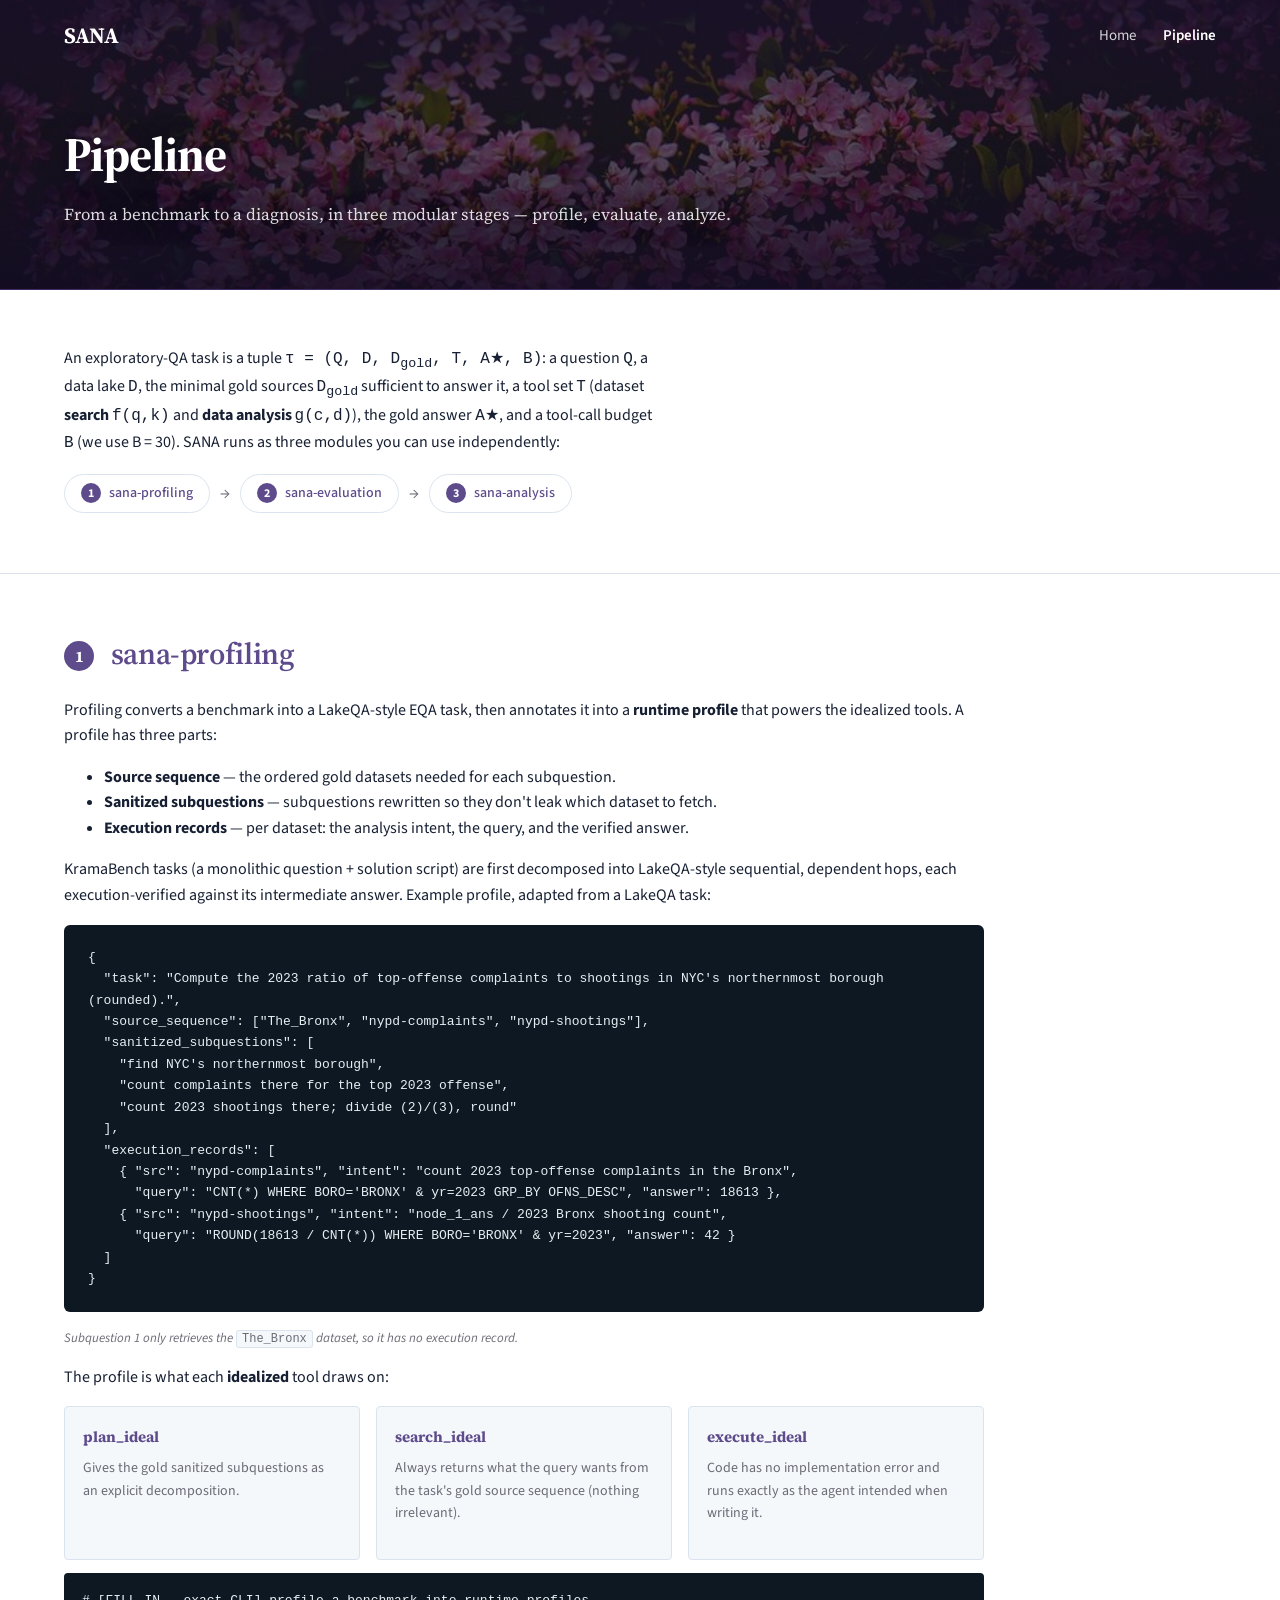
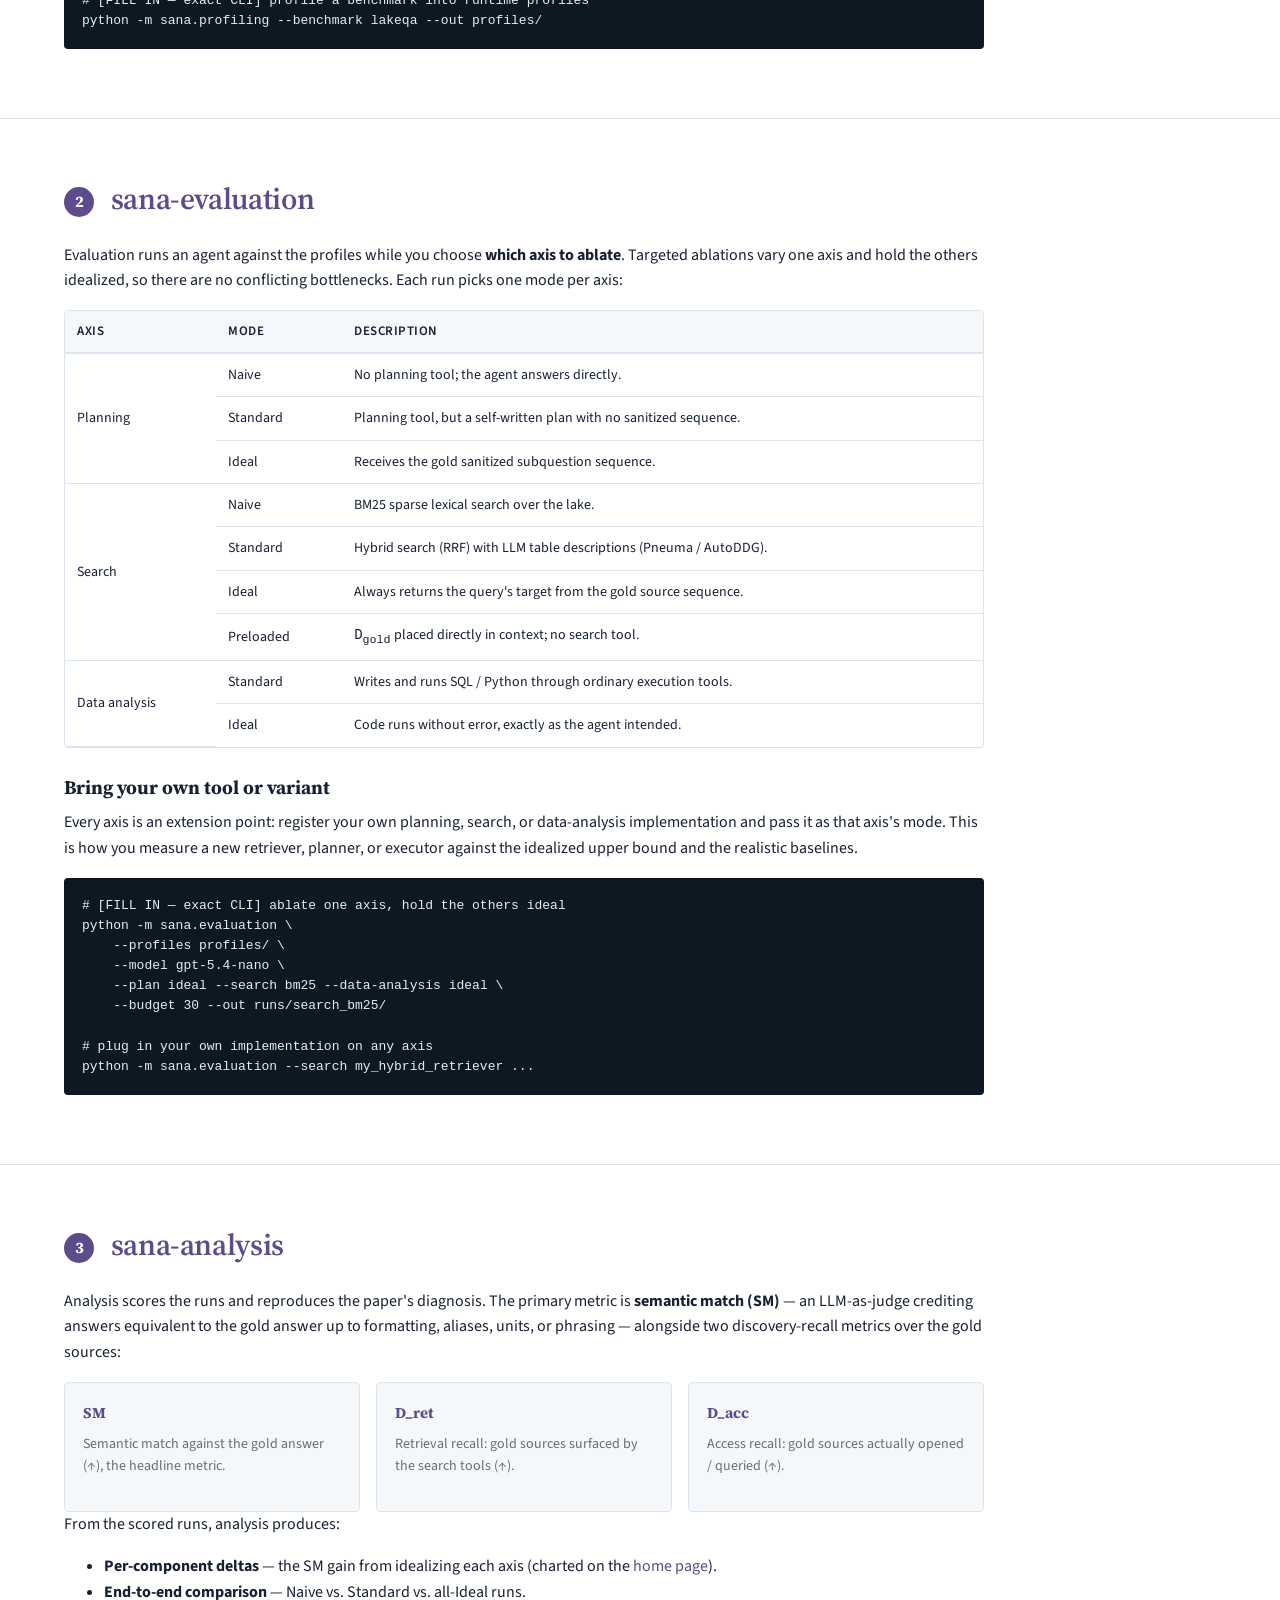
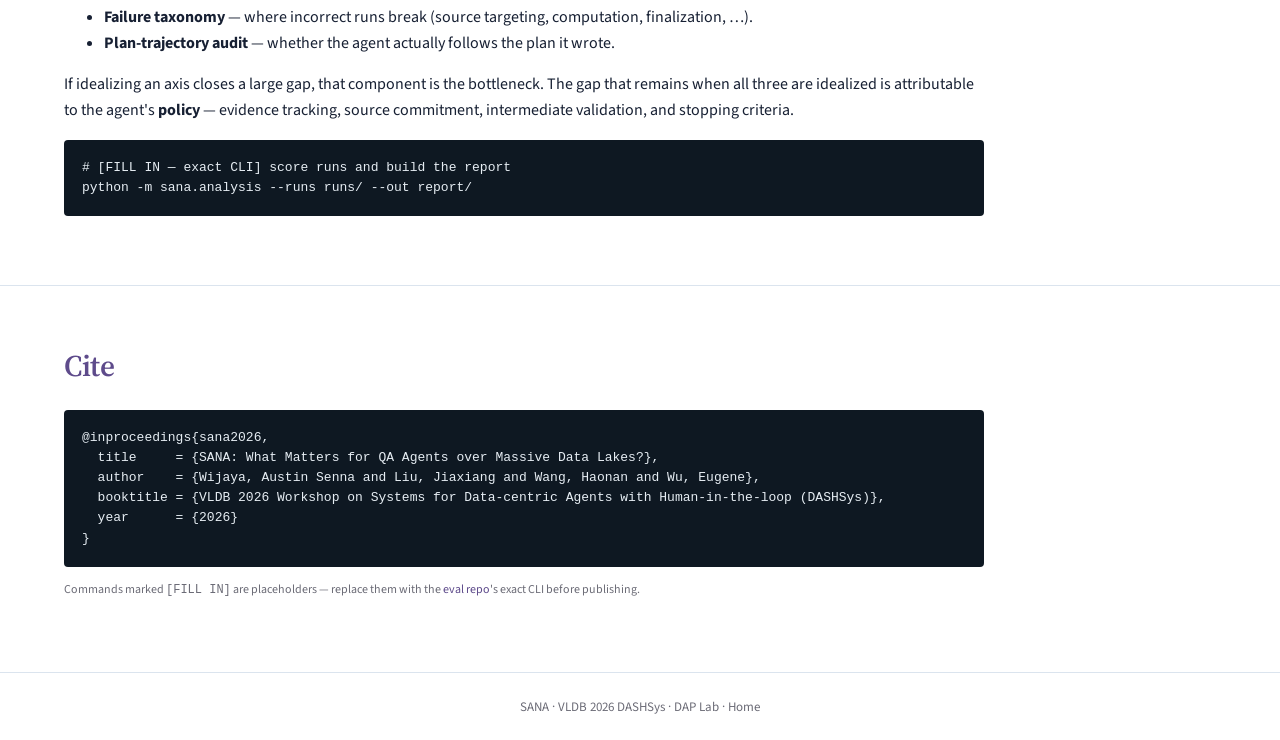
==== pipeline/index.html @ bb616131 "feat: clean URLs (no .html) + SEO for crawlers - Move pipeline.html -> pipeline/index.html so it ser" ====
<!doctype html>
<html lang="en">
<head>
  <meta charset="utf-8" />
  <meta name="viewport" content="width=device-width, initial-scale=1" />
  <title>Pipeline — SANA</title>
  <meta name="description" content="The SANA pipeline: profile a benchmark into idealized tools, run an ablation evaluation across planning / search / data-analysis axes, and analyze where the agent fails." />
  <link rel="icon" href="data:," />

  <!-- SEO — update the base URL below if a custom domain is used -->
  <link rel="canonical" href="https://sana-ablation.github.io/sana-ablation/pipeline/" />
  <meta name="robots" content="index, follow" />
  <meta name="theme-color" content="#241636" />
  <meta property="og:type" content="website" />
  <meta property="og:site_name" content="SANA" />
  <meta property="og:title" content="Pipeline — SANA" />
  <meta property="og:description" content="The SANA pipeline: profile a benchmark into idealized tools, run an ablation evaluation across planning / search / data-analysis axes, and analyze where the agent fails." />
  <meta property="og:url" content="https://sana-ablation.github.io/sana-ablation/pipeline/" />
  <meta property="og:image" content="https://sana-ablation.github.io/sana-ablation/assets/sakuras.jpg" />
  <meta name="twitter:card" content="summary_large_image" />
  <meta name="twitter:title" content="Pipeline — SANA" />
  <meta name="twitter:description" content="The SANA pipeline: profile, evaluate, analyze — an ablation across planning, search, and data-analysis axes." />
  <meta name="twitter:image" content="https://sana-ablation.github.io/sana-ablation/assets/sakuras.jpg" />

  <link rel="preconnect" href="https://fonts.googleapis.com" />
  <link rel="preconnect" href="https://fonts.gstatic.com" crossorigin />
  <link rel="stylesheet" href="https://fonts.googleapis.com/css2?family=Source+Sans+3:wght@400;500;600;700&family=Source+Serif+4:opsz,wght@8..60,400;8..60,600;8..60,700&display=swap" />
  <link rel="stylesheet" href="../assets/css/style.css" />
</head>
<body>

<header class="site-header site-header--hero">
  <div class="container-wide">
    <a class="brand" href="../">SANA</a>
    <nav class="site-nav">
      <a href="../">Home</a>
      <a href="./" class="active">Pipeline</a>
    </nav>
  </div>
</header>

<div class="page-title-strip">
  <div class="container-wide">
    <h1>Pipeline</h1>
    <p>From a benchmark to a diagnosis, in three modular stages — profile, evaluate, analyze.</p>
  </div>
</div>

<section><div class="container-wide">
  <p style="max-width:74ch;">
    An exploratory-QA task is a tuple <code>τ = (Q, D, D<sub>gold</sub>, T, A★, B)</code>: a question
    <code>Q</code>, a data lake <code>D</code>, the minimal gold sources <code>D<sub>gold</sub></code>
    sufficient to answer it, a tool set <code>T</code> (dataset <strong>search</strong> <code>f(q,k)</code>
    and <strong>data analysis</strong> <code>g(c,d)</code>), the gold answer <code>A★</code>, and a
    tool-call budget <code>B</code> (we use B = 30). SANA runs as three modules you can use independently:
  </p>
  <div class="stage-strip">
    <a class="stage-chip" href="#profiling"><span>1</span> sana-profiling</a>
    <span class="stage-arrow">→</span>
    <a class="stage-chip" href="#evaluation"><span>2</span> sana-evaluation</a>
    <span class="stage-arrow">→</span>
    <a class="stage-chip" href="#analysis"><span>3</span> sana-analysis</a>
  </div>
</div></section>

<!-- STAGE 1 -->
<section id="profiling"><div class="container-wide">
  <h2><span class="stage-num">1</span> sana-profiling</h2>
  <p>
    Profiling converts a benchmark into a LakeQA-style EQA task, then annotates it into a
    <strong>runtime profile</strong> that powers the idealized tools. A profile has three parts:
  </p>
  <ul>
    <li><strong>Source sequence</strong> — the ordered gold datasets needed for each subquestion.</li>
    <li><strong>Sanitized subquestions</strong> — subquestions rewritten so they don't leak which dataset to fetch.</li>
    <li><strong>Execution records</strong> — per dataset: the analysis intent, the query, and the verified answer.</li>
  </ul>
  <p>
    KramaBench tasks (a monolithic question + solution script) are first decomposed into LakeQA-style
    sequential, dependent hops, each execution-verified against its intermediate answer. Example profile,
    adapted from a LakeQA task:
  </p>
  <pre class="json-viewer"><code>{
  "task": "Compute the 2023 ratio of top-offense complaints to shootings in NYC's northernmost borough (rounded).",
  "source_sequence": ["The_Bronx", "nypd-complaints", "nypd-shootings"],
  "sanitized_subquestions": [
    "find NYC's northernmost borough",
    "count complaints there for the top 2023 offense",
    "count 2023 shootings there; divide (2)/(3), round"
  ],
  "execution_records": [
    { "src": "nypd-complaints", "intent": "count 2023 top-offense complaints in the Bronx",
      "query": "CNT(*) WHERE BORO='BRONX' & yr=2023 GRP_BY OFNS_DESC", "answer": 18613 },
    { "src": "nypd-shootings", "intent": "node_1_ans / 2023 Bronx shooting count",
      "query": "ROUND(18613 / CNT(*)) WHERE BORO='BRONX' & yr=2023", "answer": 42 }
  ]
}</code></pre>
  <p class="json-caption">Subquestion 1 only retrieves the <code>The_Bronx</code> dataset, so it has no execution record.</p>

  <p>The profile is what each <strong>idealized</strong> tool draws on:</p>
  <div class="metric-groups">
    <div class="metric-group"><h4>plan_ideal</h4><p style="font-size:14px;color:var(--muted)">Gives the gold sanitized subquestions as an explicit decomposition.</p></div>
    <div class="metric-group"><h4>search_ideal</h4><p style="font-size:14px;color:var(--muted)">Always returns what the query wants from the task's gold source sequence (nothing irrelevant).</p></div>
    <div class="metric-group"><h4>execute_ideal</h4><p style="font-size:14px;color:var(--muted)">Code has no implementation error and runs exactly as the agent intended when writing it.</p></div>
  </div>

  <pre class="bibtex"># [FILL IN — exact CLI] profile a benchmark into runtime profiles
python -m sana.profiling --benchmark lakeqa --out profiles/</pre>
</div></section>

<!-- STAGE 2 -->
<section id="evaluation"><div class="container-wide">
  <h2><span class="stage-num">2</span> sana-evaluation</h2>
  <p>
    Evaluation runs an agent against the profiles while you choose <strong>which axis to ablate</strong>.
    Targeted ablations vary one axis and hold the others idealized, so there are no conflicting
    bottlenecks. Each run picks one mode per axis:
  </p>
  <div class="table-wrap"><table>
    <thead><tr><th>Axis</th><th>Mode</th><th>Description</th></tr></thead>
    <tbody>
      <tr><td rowspan="3">Planning</td><td>Naive</td><td>No planning tool; the agent answers directly.</td></tr>
      <tr><td>Standard</td><td>Planning tool, but a self-written plan with no sanitized sequence.</td></tr>
      <tr><td>Ideal</td><td>Receives the gold sanitized subquestion sequence.</td></tr>
      <tr><td rowspan="4">Search</td><td>Naive</td><td>BM25 sparse lexical search over the lake.</td></tr>
      <tr><td>Standard</td><td>Hybrid search (RRF) with LLM table descriptions (Pneuma / AutoDDG).</td></tr>
      <tr><td>Ideal</td><td>Always returns the query's target from the gold source sequence.</td></tr>
      <tr><td>Preloaded</td><td><code>D<sub>gold</sub></code> placed directly in context; no search tool.</td></tr>
      <tr><td rowspan="2">Data analysis</td><td>Standard</td><td>Writes and runs SQL / Python through ordinary execution tools.</td></tr>
      <tr><td>Ideal</td><td>Code runs without error, exactly as the agent intended.</td></tr>
    </tbody>
  </table></div>

  <h3>Bring your own tool or variant</h3>
  <p>
    Every axis is an extension point: register your own planning, search, or data-analysis
    implementation and pass it as that axis's mode. This is how you measure a new retriever, planner,
    or executor against the idealized upper bound and the realistic baselines.
  </p>
  <pre class="bibtex"># [FILL IN — exact CLI] ablate one axis, hold the others ideal
python -m sana.evaluation \
    --profiles profiles/ \
    --model gpt-5.4-nano \
    --plan ideal --search bm25 --data-analysis ideal \
    --budget 30 --out runs/search_bm25/

# plug in your own implementation on any axis
python -m sana.evaluation --search my_hybrid_retriever ...</pre>
</div></section>

<!-- STAGE 3 -->
<section id="analysis"><div class="container-wide">
  <h2><span class="stage-num">3</span> sana-analysis</h2>
  <p>
    Analysis scores the runs and reproduces the paper's diagnosis. The primary metric is
    <strong>semantic match (SM)</strong> — an LLM-as-judge crediting answers equivalent to the gold
    answer up to formatting, aliases, units, or phrasing — alongside two discovery-recall metrics over
    the gold sources:
  </p>
  <div class="metric-groups">
    <div class="metric-group"><h4>SM</h4><p style="font-size:14px;color:var(--muted)">Semantic match against the gold answer (↑), the headline metric.</p></div>
    <div class="metric-group"><h4>D_ret</h4><p style="font-size:14px;color:var(--muted)">Retrieval recall: gold sources surfaced by the search tools (↑).</p></div>
    <div class="metric-group"><h4>D_acc</h4><p style="font-size:14px;color:var(--muted)">Access recall: gold sources actually opened / queried (↑).</p></div>
  </div>
  <p>From the scored runs, analysis produces:</p>
  <ul>
    <li><strong>Per-component deltas</strong> — the SM gain from idealizing each axis (charted on the <a href="../">home page</a>).</li>
    <li><strong>End-to-end comparison</strong> — Naive vs. Standard vs. all-Ideal runs.</li>
    <li><strong>Failure taxonomy</strong> — where incorrect runs break (source targeting, computation, finalization, …).</li>
    <li><strong>Plan-trajectory audit</strong> — whether the agent actually follows the plan it wrote.</li>
  </ul>
  <p>
    If idealizing an axis closes a large gap, that component is the bottleneck. The gap that remains
    when all three are idealized is attributable to the agent's <strong>policy</strong> — evidence
    tracking, source commitment, intermediate validation, and stopping criteria.
  </p>
  <pre class="bibtex"># [FILL IN — exact CLI] score runs and build the report
python -m sana.analysis --runs runs/ --out report/</pre>
</div></section>

<!-- CITE -->
<section><div class="container-wide">
  <h2>Cite</h2>
  <pre class="bibtex">@inproceedings{sana2026,
  title     = {SANA: What Matters for QA Agents over Massive Data Lakes?},
  author    = {Wijaya, Austin Senna and Liu, Jiaxiang and Wang, Haonan and Wu, Eugene},
  booktitle = {VLDB 2026 Workshop on Systems for Data-centric Agents with Human-in-the-loop (DASHSys)},
  year      = {2026}
}</pre>
  <p style="font-size:12px;color:var(--muted);margin-top:8px;">
    Commands marked <code>[FILL IN]</code> are placeholders — replace them with the
    <a href="https://github.com/Austin-Senna/exploratory-qa-eval">eval repo</a>'s exact CLI before publishing.
  </p>
</div></section>

<footer class="site-footer">
  <div class="container-wide">
    SANA · VLDB 2026 DASHSys · DAP Lab · <a href="../">Home</a>
  </div>
</footer>

<script type="module" src="../assets/js/app.js"></script>

</body>
</html>
---- assets/css/style.css ----
:root {
  /* SANA palette — muted amethyst, deliberately NOT the #8b5cf6 AI-default violet */
  --accent: #5e4b8b;
  --accent-deep: #3f2d63;
  --accent-soft: #ece8f4;   /* tint for highlighted rows / active chips */
  --ink: #1a1a1f;
  --muted: #6b6b76;
  /* keep the rest of LakeQA's tokens (background, borders, radius, etc.) */
  --bg: #ffffff;
  --text: #172033;
  --primary: #5e4b8b;
  --light: #f5f8fb;
  --border: #dbe4ee;
  --display: "Source Serif 4", Georgia, "Iowan Old Style", "Times New Roman", serif;
}

* { box-sizing: border-box; }

html, body {
  margin: 0;
  padding: 0;
  background: var(--bg);
  color: var(--text);
  font-family: "Source Sans 3", -apple-system, BlinkMacSystemFont, "Segoe UI", Helvetica, Arial, sans-serif;
  font-size: 16px;
  line-height: 1.6;
  -webkit-font-smoothing: antialiased;
}

a {
  color: var(--primary);
  text-decoration: none;
}
a:hover { text-decoration: underline; }

/* Every heading + subheading uses the serif title font for one consistent voice */
h1, h2, h3, h4, h5, h6 { font-family: var(--display); }

.container {
  max-width: 960px;
  margin: 0 auto;
  padding: 0 24px;
}
.container-wide {
  max-width: 1200px;
  margin: 0 auto;
  padding: 0 24px;
}

/* ---------- Header / nav ---------- */

.site-header {
  border-bottom: 1px solid var(--border);
  background: var(--bg);
}
.site-header .container,
.site-header .container-wide {
  display: flex;
  align-items: center;
  justify-content: space-between;
  padding-top: 18px;
  padding-bottom: 18px;
}
.site-header .brand {
  font-family: var(--display);
  font-weight: 700;
  font-size: 22px;
  color: var(--primary);
  letter-spacing: -0.012em;
}
.site-nav a {
  color: var(--text);
  margin-left: 24px;
  font-size: 15px;
}
.site-nav a:hover { color: var(--primary); text-decoration: none; }
.site-nav a.active { color: var(--primary); font-weight: 600; }

/* ---------- Hero ---------- */

.hero {
  background:
    radial-gradient(ellipse 60% 80% at 50% 0%,
      rgba(94, 75, 139, 0.10), transparent 70%),
    var(--light);
  border-bottom: 1px solid var(--border);
  padding: 72px 0 64px;
  text-align: center;
}
.hero h1 {
  font-family: var(--display);
  font-size: 64px;
  margin: 0 0 14px;
  letter-spacing: -0.025em;
  color: var(--primary);
  font-weight: 700;
}
.hero .tagline {
  font-family: var(--display);
  font-size: clamp(19px, 2.1vw, 25px);
  line-height: 1.4;
  font-weight: 400;
  max-width: 44em;          /* one line on desktop, wraps gracefully when narrow */
  margin: 0 auto 8px;       /* auto margins truly center the block, not just its text */
  color: var(--text);
  letter-spacing: 0.004em;
}
.hero .subtagline {
  font-size: 17px;
  color: var(--muted);
  margin: 0 0 32px;
  font-style: italic;
}
.hero-buttons {
  display: flex;
  flex-wrap: wrap;
  justify-content: center;
  gap: 12px;
}
.btn {
  display: inline-block;
  padding: 10px 20px;
  background: var(--primary);
  color: #fff;
  border-radius: 4px;
  font-size: 15px;
  font-weight: 500;
  border: 1px solid var(--primary);
  transition: background 0.12s ease;
}
.btn:hover {
  background: var(--accent-deep);
  color: #fff;
  text-decoration: none;
}
.btn.btn-secondary {
  background: #fff;
  color: var(--primary);
}
.btn.btn-secondary:hover {
  background: var(--light);
  color: var(--primary);
}

/* ---------- Sections ---------- */

section {
  padding: 56px 0;
  border-bottom: 1px solid var(--border);
}
section:last-of-type { border-bottom: none; }
section h2 {
  font-family: var(--display);
  font-size: 30px;
  margin: 0 0 20px;
  color: var(--primary);
  letter-spacing: -0.012em;
  font-weight: 600;
}

/* Cap reading width inside the wide container on long-form pages
   (Details, Get started). Header / hero / leaderboard grid stay full-width. */
section > .container-wide > p,
section > .container-wide > ol,
section > .container-wide > ul,
section > .container-wide > h2,
section > .container-wide > h3,
section > .container-wide > .table-wrap,
section > .container-wide > .json-viewer,
section > .container-wide > .json-caption,
section > .container-wide > pre,
section > .container-wide > .banner,
section > .container-wide > .metric-groups,
section > .container-wide > .challenge-grid {
  max-width: 920px;
}
.page-title-strip > .container-wide > h1,
.page-title-strip > .container-wide > p {
  max-width: 920px;
}
section h3 {
  font-size: 19px;
  margin: 24px 0 8px;
  color: var(--text);
}
section p { margin: 0 0 16px; }

/* ---------- Challenge cards ---------- */

.challenge-grid {
  display: grid;
  grid-template-columns: repeat(3, 1fr);
  gap: 20px;
  margin-top: 24px;
}
.challenge {
  background: var(--light);
  border: 1px solid var(--border);
  border-left: 3px solid var(--accent);
  padding: 20px;
  border-radius: 4px;
}
.challenge .num {
  font-size: 13px;
  text-transform: uppercase;
  letter-spacing: 0.06em;
  color: var(--accent);
  font-weight: 600;
  margin-bottom: 6px;
}
.challenge h4 {
  margin: 0 0 8px;
  font-size: 16px;
  color: var(--text);
}
.challenge p {
  margin: 0;
  font-size: 14px;
  color: var(--muted);
  line-height: 1.5;
}

/* ---------- Pipeline ---------- */

.pipeline {
  display: flex;
  flex-wrap: wrap;
  align-items: center;
  justify-content: center;
  gap: 8px;
  margin: 24px 0 8px;
  padding: 24px;
  background: var(--light);
  border: 1px solid var(--border);
  border-radius: 4px;
}
.pipeline .node {
  background: #fff;
  border: 1px solid var(--border);
  border-radius: 4px;
  padding: 10px 14px;
  font-size: 14px;
  color: var(--text);
  white-space: nowrap;
}
.pipeline .arrow {
  color: var(--accent);
  font-weight: 700;
  font-size: 18px;
}

/* When the pipeline lives in the narrow Home left column, stack vertically
   with downward arrows regardless of viewport size. */
.left-col .pipeline { flex-direction: column; }
.left-col .pipeline .arrow { transform: rotate(90deg); }

/* ---------- Stat cards ---------- */

.stat-grid {
  display: grid;
  grid-template-columns: repeat(3, 1fr);
  gap: 16px;
  margin-top: 24px;
}
.stat {
  background: #fff;
  border: 1px solid var(--border);
  border-radius: 4px;
  padding: 20px;
  text-align: center;
}
.stat .value {
  font-size: 28px;
  font-weight: 700;
  color: var(--primary);
  letter-spacing: -0.01em;
  display: block;
  margin-bottom: 4px;
}
.stat .label {
  font-size: 13px;
  color: var(--muted);
}

/* ---------- Tables ---------- */

.table-wrap {
  overflow-x: auto;
  margin-top: 16px;
  border: 1px solid var(--border);
  border-radius: 4px;
}
table {
  width: 100%;
  border-collapse: collapse;
  font-size: 14px;
}
th, td {
  text-align: left;
  padding: 10px 12px;
  border-bottom: 1px solid var(--border);
  white-space: nowrap;
}
th {
  background: var(--light);
  color: var(--text);
  font-weight: 600;
  font-size: 13px;
  text-transform: uppercase;
  letter-spacing: 0.04em;
  border-bottom: 2px solid var(--border);
}
tbody tr:last-child td { border-bottom: none; }
tbody tr:hover { background: var(--light); }
td.num { font-variant-numeric: tabular-nums; text-align: right; }
th.num { text-align: right; }
td.rank {
  font-weight: 700;
  color: var(--muted);
  width: 40px;
}
td.model { font-weight: 500; }

/* Sortable column headers */
th.sortable {
  cursor: pointer;
  user-select: none;
}
th.sortable:hover { color: var(--primary); }
th.sortable .sort-arrow {
  display: inline-block;
  width: 10px;
  margin-left: 4px;
  color: var(--muted);
  font-size: 10px;
}
th.sortable.sort-asc .sort-arrow::after  { content: "▲"; color: var(--primary); }
th.sortable.sort-desc .sort-arrow::after { content: "▼"; color: var(--primary); }

/* ---------- Tabs ---------- */

.tabs {
  display: flex;
  border-bottom: 2px solid var(--border);
  margin-bottom: 16px;
}
.tab {
  padding: 10px 20px;
  cursor: pointer;
  font-size: 15px;
  font-weight: 500;
  color: var(--muted);
  border-bottom: 2px solid transparent;
  margin-bottom: -2px;
  background: none;
  border-top: none;
  border-left: none;
  border-right: none;
}
.tab.active {
  color: var(--primary);
  border-bottom-color: var(--primary);
}
.tab:hover { color: var(--primary); }

/* ---------- Banner / callout ---------- */

.banner {
  background: var(--light);
  border-left: 3px solid var(--accent);
  padding: 14px 18px;
  margin: 16px 0;
  font-size: 14px;
  border-radius: 0 4px 4px 0;
}
.banner strong { color: var(--text); }

.placeholder {
  display: inline-block;
  background: #fff4cc;
  color: #8a6d00;
  padding: 1px 6px;
  border-radius: 3px;
  font-size: 13px;
  font-family: ui-monospace, "SF Mono", Menlo, monospace;
}

/* ---------- Citation ---------- */

.bibtex {
  background: #0e1822;
  color: #e6edf3;
  padding: 18px;
  border-radius: 4px;
  font-family: ui-monospace, "SF Mono", Menlo, Consolas, monospace;
  font-size: 13px;
  line-height: 1.55;
  white-space: pre-wrap;
  overflow-x: auto;
}

/* ---------- Metric groups (evaluation page) ---------- */

.metric-groups {
  display: grid;
  grid-template-columns: repeat(3, 1fr);
  gap: 16px;
  margin-top: 16px;
}
.metric-group {
  background: var(--light);
  border: 1px solid var(--border);
  border-radius: 4px;
  padding: 18px;
}
.metric-group h4 {
  margin: 0 0 8px;
  font-size: 15px;
  color: var(--primary);
}
.metric-group ul {
  list-style: none;
  padding: 0;
  margin: 0;
}
.metric-group li {
  font-size: 14px;
  color: var(--text);
  padding: 4px 0;
}
.metric-group li code {
  background: #fff;
  padding: 1px 5px;
  border: 1px solid var(--border);
  border-radius: 3px;
  font-size: 12px;
}

/* ---------- Domain bars ---------- */

.domain-bars {
  margin-top: 16px;
}
.domain-row {
  display: grid;
  grid-template-columns: 220px 1fr 60px;
  align-items: center;
  gap: 12px;
  padding: 6px 0;
  font-size: 14px;
}
.domain-row .name { color: var(--text); }
.domain-row .bar {
  height: 14px;
  background: var(--light);
  border-radius: 3px;
  overflow: hidden;
  position: relative;
}
.domain-row .bar-fill {
  height: 100%;
  background: var(--accent);
  border-radius: 3px;
}
.domain-row .pct {
  text-align: right;
  font-variant-numeric: tabular-nums;
  color: var(--muted);
  font-size: 13px;
}

/* ---------- Footer ---------- */

.site-footer {
  border-top: 1px solid var(--border);
  padding: 24px 0;
  font-size: 13px;
  color: var(--muted);
  text-align: center;
}
.site-footer a { color: var(--muted); }

/* ---------- Two-column home grid ---------- */

.home-section { padding: 40px 0 64px; border-bottom: none; }

.home-grid {
  display: grid;
  grid-template-columns: minmax(0, 1fr) minmax(0, 2fr);
  gap: 24px;
  align-items: start;
}

.card {
  background: #fff;
  border: 1px solid var(--border);
  border-radius: 6px;
  padding: 28px 28px 24px;
  box-shadow:
    0 1px 0 rgba(94, 75, 139, 0.04),
    0 4px 12px -8px rgba(94, 75, 139, 0.10);
  transition: box-shadow 0.2s ease, transform 0.2s ease;
}
.card:hover {
  box-shadow:
    0 1px 0 rgba(94, 75, 139, 0.04),
    0 6px 20px -8px rgba(94, 75, 139, 0.16);
}
.card h3:first-child { margin-top: 0; }
.card h3 {
  font-family: var(--display);
  font-size: 24px;
  color: var(--primary);
  margin: 28px 0 12px;
  letter-spacing: -0.012em;
  font-weight: 600;
}

.card-divider {
  border: 0;
  border-top: 1px solid var(--border);
  margin: 28px 0;
}

.right-col {
  position: sticky;
  top: 24px;
}

.lb-footnote {
  margin-top: 14px;
  font-size: 12px;
  color: var(--muted);
}
.lb-footnote code {
  background: var(--light);
  padding: 1px 5px;
  border: 1px solid var(--border);
  border-radius: 3px;
  font-size: 11px;
}

/* Inline links inside the "What is SANA?" card */
.inline-links {
  display: flex;
  flex-wrap: wrap;
  gap: 8px 16px;
  margin: 12px 0 4px;
  font-size: 14px;
}
.inline-links a {
  color: var(--primary);
  font-weight: 500;
  text-decoration: none;
  border-bottom: 1px solid var(--accent);
  padding-bottom: 1px;
}
.inline-links a:hover { color: var(--accent); }

/* ---------- JSON viewer (Details > Example task) ---------- */

.json-viewer {
  background: #0e1822;
  color: #e6edf3;
  padding: 22px 24px;
  border-radius: 6px;
  font-family: ui-monospace, "SF Mono", Menlo, Consolas, monospace;
  font-size: 13px;
  line-height: 1.65;
  overflow-x: auto;
  margin: 16px 0;
  white-space: pre-wrap;
  word-break: normal;
  overflow-wrap: break-word;
  tab-size: 2;
}
.json-viewer code {
  font-family: inherit;
  background: transparent;
  border: 0;
  padding: 0;
  color: inherit;
  font-size: inherit;
}
.json-viewer .key      { color: #79c0ff; }
.json-viewer .str      { color: #a5d6ff; }
.json-viewer .num      { color: #ffa657; }
.json-viewer .bool,
.json-viewer .null     { color: #ff7b72; }
.json-viewer .punct    { color: #768390; }
.json-viewer .comment  { color: #8b949e; font-style: italic; }
.json-viewer .py-kw    { color: #ff7b72; }
.json-viewer .py-fn    { color: #d2a8ff; }
.json-viewer .py-str   { color: #a5d6ff; }
.json-viewer .py-com   { color: #8b949e; font-style: italic; }
.json-viewer .py-builtin { color: #ffa657; }

.json-caption {
  font-size: 13px;
  color: var(--muted);
  margin-top: 10px;
  font-style: italic;
}
.json-caption code {
  font-style: normal;
  background: var(--light);
  padding: 1px 5px;
  border: 1px solid var(--border);
  border-radius: 3px;
  font-size: 12px;
}

/* ---------- Page-load fade ---------- */

@keyframes sana-rise {
  from { opacity: 0; transform: translateY(8px); }
  to   { opacity: 1; transform: none; }
}
.hero h1            { animation: sana-rise 0.55s ease-out both; }
.hero .tagline      { animation: sana-rise 0.55s 0.10s ease-out both; }
.hero .subtagline   { animation: sana-rise 0.55s 0.20s ease-out both; }
.home-grid > .card  { animation: sana-rise 0.55s 0.30s ease-out both; }
.home-grid > .right-col { animation-delay: 0.40s; }

@media (prefers-reduced-motion: reduce) {
  .hero h1, .hero .tagline, .hero .subtagline,
  .home-grid > .card { animation: none; }
}

/* Secondary-page header band — same dark sakura treatment as the home hero,
   with the nav merged on top, but left-aligned content. */
.page-title-strip {
  position: relative;
  overflow: hidden;
  border-bottom: 1px solid var(--accent-deep);
  padding: 116px 0 62px;
  background: #241636;
}
.page-title-strip h1 {
  margin: 0;
  font-family: var(--display);
  font-size: 48px;
  color: #fff;
  letter-spacing: -0.018em;
  font-weight: 700;
  text-shadow: 0 2px 26px rgba(16, 9, 30, 0.5);
}
.page-title-strip p {
  margin: 10px 0 0;
  font-family: var(--display);
  font-size: clamp(16px, 1.3vw, 19px);
  line-height: 1.45;
  max-width: 60ch;
  color: rgba(255, 255, 255, 0.85);
  text-shadow: 0 2px 26px rgba(16, 9, 30, 0.5);
}

/* ---------- Mobile ---------- */

@media (max-width: 980px) {
  .home-grid { grid-template-columns: 1fr; }
  .right-col { position: static; }
}

@media (max-width: 720px) {
  .hero { padding: 40px 0 36px; }
  .hero h1 { font-size: 38px; }
  .hero .tagline { font-size: 18px; }
  .hero .subtagline { font-size: 15px; }
  section { padding: 36px 0; }
  section h2 { font-size: 22px; }

  .challenge-grid,
  .metric-groups { grid-template-columns: 1fr; }
  .stat-grid { grid-template-columns: repeat(2, 1fr); }

  /* keep the brand left / nav top-right on a single row at every width */
  .site-header .container,
  .site-header .container-wide { gap: 12px; }
  .site-nav a { margin-left: 16px; }

  .pipeline { flex-direction: column; }
  .pipeline .arrow { transform: rotate(90deg); }

  .card { padding: 20px 18px; }

  .json-viewer {
    font-size: 12px;
    padding: 16px 18px;
  }

  .page-title-strip { padding: 92px 0 36px; }
  .page-title-strip h1 { font-size: 32px; }
  .page-title-strip p { font-size: 15px; }
}

/* --- Framework diagram (Home hero) --- */
.framework { display: grid; grid-template-columns: repeat(3, 1fr); gap: 16px; margin: 8px 0 4px; }
.fw-col { border: 1px solid var(--border, #e4e4ea); border-radius: 12px; padding: 14px 14px 10px; background: #fff; }
.fw-col > h4 { margin: 0 0 10px; font-size: 15px; letter-spacing: .02em; }
.fw-modes { list-style: none; margin: 0; padding: 0; display: flex; flex-direction: column; gap: 6px; }
.fw-mode { display: flex; align-items: center; gap: 8px; font-size: 14px; padding: 6px 8px; border-radius: 8px; cursor: pointer; color: var(--muted); }
.fw-mode .dot { width: 9px; height: 9px; border-radius: 50%; border: 2px solid var(--accent); flex: none; }
.fw-mode.is-active { color: var(--ink); }
.fw-mode.is-active .dot { background: var(--accent); }
.fw-mode:hover, .fw-mode.is-hot { background: var(--accent-soft); color: var(--accent-deep); }

/* --- Mode chips (Method end-to-end / trajectory tables) --- */
.mode-chip { font-size: 12px; padding: 1px 7px; border-radius: 999px; background: #f3f3f6; color: var(--ink); }
.mode-chip.ideal { background: var(--accent-soft); color: var(--accent-deep); }

/* --- Key findings strip --- */
.findings { display: grid; grid-template-columns: repeat(3, 1fr); gap: 16px; margin-top: 18px; }
.finding { border-left: 3px solid var(--accent); padding: 6px 0 6px 14px; }
.finding h4 { margin: 0 0 4px; font-size: 15px; }
.finding p { margin: 0; font-size: 14px; color: var(--muted); }

/* --- Delta bar charts (Method) --- */
/* Paper-style grouped delta bars: length ∝ SM, color = delta sign. */
.delta-group { margin: 12px 0 20px; }
.delta-row { display: grid; grid-template-columns: 118px 1fr; align-items: center; gap: 12px; margin: 6px 0; font-size: 13px; }
.delta-mode { color: var(--text); text-align: right; }
.delta-track { display: flex; align-items: center; gap: 8px; min-width: 0; }
.delta-bar { height: 18px; border-radius: 3px; min-width: 3px; flex: none; }
.delta-bar.base { background: #cdced6; }                 /* baseline (+0.0) */
.delta-bar.up   { background: #8fc7a0; }                 /* improvement */
.delta-bar.down { background: #e2a6ab; }                 /* regression */
.delta-val { color: var(--muted); font-variant-numeric: tabular-nums; white-space: nowrap; }
.delta-val .d-pos { color: #2f8a55; font-weight: 600; }
.delta-val .d-neg { color: #c0464f; font-weight: 600; }

/* --- Header logo --- */
.site-header .brand-row { display: flex; align-items: center; gap: 14px; }
.lab-logo { height: 26px; width: auto; opacity: .9; }
@media (max-width: 760px) {
  .framework, .findings { grid-template-columns: 1fr; }
}

.delta-controls { display: flex; flex-wrap: wrap; gap: 16px; align-items: center; margin: 0 0 18px; }
.d-select { display: inline-flex; align-items: center; gap: 8px; font-size: 13px; color: var(--muted); }
.d-select select {
  font: inherit; font-size: 13px; color: var(--ink);
  border: 1px solid var(--border); border-radius: 7px;
  padding: 5px 28px 5px 10px; background: #fff; cursor: pointer;
  appearance: none;
  background-image: url("data:image/svg+xml,%3Csvg xmlns='http://www.w3.org/2000/svg' viewBox='0 0 12 12'%3E%3Cpath fill='%235e4b8b' d='M2 4l4 4 4-4z'/%3E%3C/svg%3E");
  background-repeat: no-repeat; background-position: right 9px center; background-size: 10px;
  transition: border-color .18s ease;
}
.d-select select:hover { border-color: var(--accent); }
.d-select select:focus-visible { outline: 2px solid var(--accent); outline-offset: 1px; }
.delta-group .label { font-size:13px; font-weight:600; margin-bottom:4px; }

/* --- Runtime-stage list: the three ablatable axes as a connected pipeline --- */
.axes {
  list-style: none;
  margin: 4px 0 0;
  padding: 0;
  counter-reset: axis;
}
.axis {
  position: relative;
  display: grid;
  grid-template-columns: 28px 1fr;
  gap: 14px;
  padding: 14px 0 16px;
}
/* connector rail threading the numbered nodes into one runtime loop */
.axis::before {
  content: "";
  position: absolute;
  left: 13px;
  top: 30px;
  bottom: -2px;
  width: 2px;
  background: linear-gradient(var(--accent) 0%, rgba(94, 75, 139, 0.18) 100%);
}
.axis:last-child::before { display: none; }

.axis-num {
  position: relative;
  z-index: 1;
  width: 28px;
  height: 28px;
  border-radius: 50%;
  display: grid;
  place-items: center;
  font-family: var(--display);
  font-size: 15px;
  font-weight: 700;
  color: var(--accent-deep);
  background: #fff;
  border: 2px solid var(--accent);
  box-shadow: 0 0 0 4px #fff;
}
.axis-body { min-width: 0; padding-top: 1px; }
.axis-body > h4 {
  margin: 3px 0 5px;
  font-size: 12px;
  text-transform: uppercase;
  letter-spacing: .07em;
  color: var(--accent-deep);
  font-weight: 700;
}
.axis-does {
  margin: 0;
  font-size: 14px;
  line-height: 1.45;
  color: var(--ink);
}
.axis-ideal {
  margin: 5px 0 0;
  font-size: 13px;
  line-height: 1.45;
  color: var(--muted);
}
.axis-tag {
  display: inline-block;
  font-size: 10px;
  font-weight: 700;
  letter-spacing: .06em;
  text-transform: uppercase;
  color: var(--accent-deep);
  background: var(--accent-soft);
  border-radius: 4px;
  padding: 1px 6px;
  margin-right: 6px;
  vertical-align: 1px;
}

/* --- Right column: stack findings as a takeaway list --- */
.right-col .findings { grid-template-columns: 1fr; gap: 12px; margin-top: 6px; }

/* --- Home left card: framework description + per-axis ideal captions + invite --- */
.fw-desc { margin: 0 0 4px; font-size: 15px; line-height: 1.55; color: var(--text); }
.fw-invite {
  margin: 14px 0 0; font-size: 13px; line-height: 1.5; color: var(--accent-deep);
  background: var(--accent-soft); border-radius: 8px; padding: 11px 14px;
}
.fw-invite a { font-weight: 600; }

/* --- Boxed link buttons with icons --- */
.link-row { display: flex; flex-wrap: wrap; gap: 10px; }
.link-btn {
  display: inline-flex; align-items: center; gap: 8px;
  border: 1px solid var(--border); border-radius: 0; padding: 9px 15px;
  background: #fff; color: var(--primary); font-size: 14px; font-weight: 500;
  text-decoration: none; transition: background .18s ease, border-color .18s ease;
}
.link-btn:hover { background: var(--accent-soft); border-color: var(--accent); }
.link-btn svg { width: 17px; height: 17px; flex: none; }
/* brand-tinted icons: arXiv red, GitHub dark purple */
#paper-link svg { color: #b31b1b; }
.link-btn[href*="github"] svg { color: var(--accent-deep); }

/* --- Pipeline page: stage strip + numbered stage headings --- */
.stage-strip { display: flex; flex-wrap: wrap; align-items: center; gap: 10px; margin: 18px 0 4px; }
.stage-chip {
  display: inline-flex; align-items: center; gap: 8px;
  border: 1px solid var(--border); border-radius: 999px; padding: 7px 16px;
  font-size: 14px; font-weight: 500; color: var(--primary); text-decoration: none;
  transition: background .18s ease, border-color .18s ease;
}
.stage-chip span {
  display: inline-flex; align-items: center; justify-content: center;
  width: 20px; height: 20px; border-radius: 50%;
  background: var(--accent); color: #fff; font-size: 12px; font-weight: 700;
}
.stage-chip:hover { background: var(--accent-soft); border-color: var(--accent); }
.stage-arrow { color: var(--muted); }
.stage-num {
  display: inline-flex; align-items: center; justify-content: center;
  width: 30px; height: 30px; border-radius: 50%; margin-right: 10px;
  background: var(--accent); color: #fff; font-size: 16px; font-weight: 700;
  vertical-align: middle;
}
@media (max-width: 560px) {
  .stage-strip { flex-direction: column; align-items: flex-start; }
  .stage-arrow { transform: rotate(90deg); }
}

/* --- Easter egg overlay (Sana from TWICE) --- */
.egg-overlay {
  position: fixed; inset: 0; z-index: 1000;
  display: flex; align-items: center; justify-content: center;
  background: rgba(16, 9, 30, 0.7); backdrop-filter: blur(4px); -webkit-backdrop-filter: blur(4px);
  animation: egg-fade .18s ease-out both;
}
/* TWICE-style photocard: deep amethyst mat, portrait proportion, square corners */
.egg-card {
  position: relative;
  background: linear-gradient(157deg, #3f2d63 0%, #29183f 55%, #1b1030 100%);
  border: 1px solid rgba(207, 188, 245, 0.32);
  border-radius: 0;
  padding: 20px 20px 0;        /* even top/side mat; bottom mat comes from the caption */
  max-width: min(82vw, 332px);
  box-shadow:
    0 30px 80px -24px rgba(8, 4, 18, 0.9),
    0 0 0 1px rgba(0, 0, 0, 0.4),
    inset 0 1px 0 rgba(255, 255, 255, 0.08);
  animation: egg-pop .22s cubic-bezier(.2,.8,.25,1.2) both;
}
.egg-card img {
  display: block; width: 100%; height: auto; border-radius: 0;
  border: 1px solid rgba(255, 255, 255, 0.16);
  box-shadow: 0 10px 24px -14px rgba(0, 0, 0, 0.7);
}
.egg-cap {
  margin: 0; padding: 26px 6px 34px;   /* generous bottom mat for a portrait card */
  text-align: center;
  font-family: var(--display);
  font-size: 16px; line-height: 1.4; letter-spacing: .01em;
  color: #f1e9ff;
}
.egg-close {
  position: absolute; top: 6px; right: 10px; border: 0; background: transparent;
  font-size: 26px; line-height: 1; color: #fff; cursor: pointer;
  text-shadow: 0 1px 4px rgba(0,0,0,.5);
}
@keyframes egg-fade { from { opacity: 0; } to { opacity: 1; } }
@keyframes egg-pop { from { opacity: 0; transform: scale(.9) translateY(8px); } to { opacity: 1; transform: none; } }
@media (prefers-reduced-motion: reduce) {
  .egg-overlay, .egg-card { animation: none; }
}

/* --- Hero: benchmark stat strip + lab logos (LakeQA-style) --- */
.hero-stats { margin: 4px auto 30px; max-width: 660px; }
.hero-stats-label {
  font-size: 11px; letter-spacing: .14em; text-transform: uppercase;
  color: var(--muted); margin-bottom: 12px;
}
.stat-strip {
  display: flex; justify-content: center;
  border-top: 1px solid var(--border); border-bottom: 1px solid var(--border);
}
.stat {
  display: flex; flex-direction: column; gap: 4px;
  padding: 16px 34px; text-decoration: none; text-align: center;
  transition: background .18s ease;
}
.stat + .stat { border-left: 1px solid var(--border); }
.stat:hover { background: rgba(94, 75, 139, 0.05); }
.stat-value {
  font-family: var(--display); font-size: 24px; font-weight: 600;
  color: var(--primary); letter-spacing: -0.01em;
}
.stat-value .ext { font-size: 15px; color: var(--accent); vertical-align: middle; }
.stat-label { font-size: 12px; color: var(--muted); }

.hero-logos { display: flex; justify-content: center; align-items: center; gap: 28px; }
.lab-logo-lg { height: 46px; width: auto; }

@media (max-width: 560px) {
  .stat-strip { flex-direction: column; }
  .stat + .stat { border-left: 0; border-top: 1px solid var(--border); }
}

/* --- Home hero: sakura background image with the nav merged on top (HotpotQA-style) --- */
.site-header--hero {
  position: absolute; top: 0; left: 0; right: 0; z-index: 20;
  background: transparent; border-bottom: 0;
}
/* On the dark sakura hero, nav + brand flip to light for contrast */
.site-header--hero .brand { color: #fff; }
.site-header--hero .site-nav a { color: rgba(255, 255, 255, 0.82); }
.site-header--hero .site-nav a:hover,
.site-header--hero .site-nav a.active { color: #fff; }

.hero--image {
  position: relative;
  overflow: hidden;
  padding: 116px 0 62px;
  border-bottom: 1px solid var(--accent-deep);
  background: #241636; /* deep amethyst fallback under the image */
}
/* darkened, richer sakuras */
.hero--image::before,
.page-title-strip::before {
  content: "";
  position: absolute; inset: 0; z-index: 0;
  background: url("../sakuras.jpg") center 38% / cover no-repeat;
  filter: brightness(0.46) saturate(1.25) contrast(1.04);
}
/* amethyst tint + center vignette so the text reads cleanly */
.hero--image::after,
.page-title-strip::after {
  content: "";
  position: absolute; inset: 0; z-index: 0;
  background:
    radial-gradient(ellipse 78% 66% at 50% 44%, rgba(40, 25, 62, 0.10), rgba(20, 12, 36, 0.58) 100%),
    linear-gradient(180deg, rgba(34, 21, 54, 0.55) 0%, rgba(34, 21, 54, 0.12) 46%, rgba(20, 12, 36, 0.62) 100%);
}
.hero--image > .container-wide,
.page-title-strip > .container-wide { position: relative; z-index: 1; }

.hero--image h1 { color: #fff; }
.hero--image .tagline { color: rgba(255, 255, 255, 0.92); }
.hero--image .hero-stats-label { color: rgba(255, 255, 255, 0.78); }
.hero--image h1,
.hero--image .tagline,
.hero--image .hero-stats-label { text-shadow: 0 2px 26px rgba(16, 9, 30, 0.5); }

/* benchmark strip: translucent frosted glass, bracketed by a vertical rule
   at the two outer ends of the row only (no full border, no inner divider) */
.hero--image .stat-strip {
  display: inline-flex;
  border: 0;
  border-left: 1px solid rgba(255, 255, 255, 0.55);
  border-right: 1px solid rgba(255, 255, 255, 0.55);
  border-radius: 0;
  background: rgba(22, 13, 36, 0.42);
  box-shadow: none;
}
/* cells are transparent so the translucent strip shows through
   (overrides the leftover white .stat leaderboard-card rule) */
.hero--image .stat {
  background: transparent;
  border: 0;
  border-radius: 0;
  transition: background .15s ease, box-shadow .15s ease;
}
.hero--image .stat + .stat { border-left: 0; }
.hero--image .stat:hover {
  background: rgba(255, 255, 255, 0.06);
  box-shadow: inset 0 0 0 1.5px rgba(207, 188, 245, 0.95); /* purple outline on hover */
}
/* light text so it reads through the translucent panel */
.hero--image .stat-value { color: #fff; }
.hero--image .stat-value .ext { color: #d9c9f2; }
.hero--image .stat-label { color: rgba(255, 255, 255, 0.72); }

@media (max-width: 560px) {
  .hero--image { padding-top: 96px; }
}
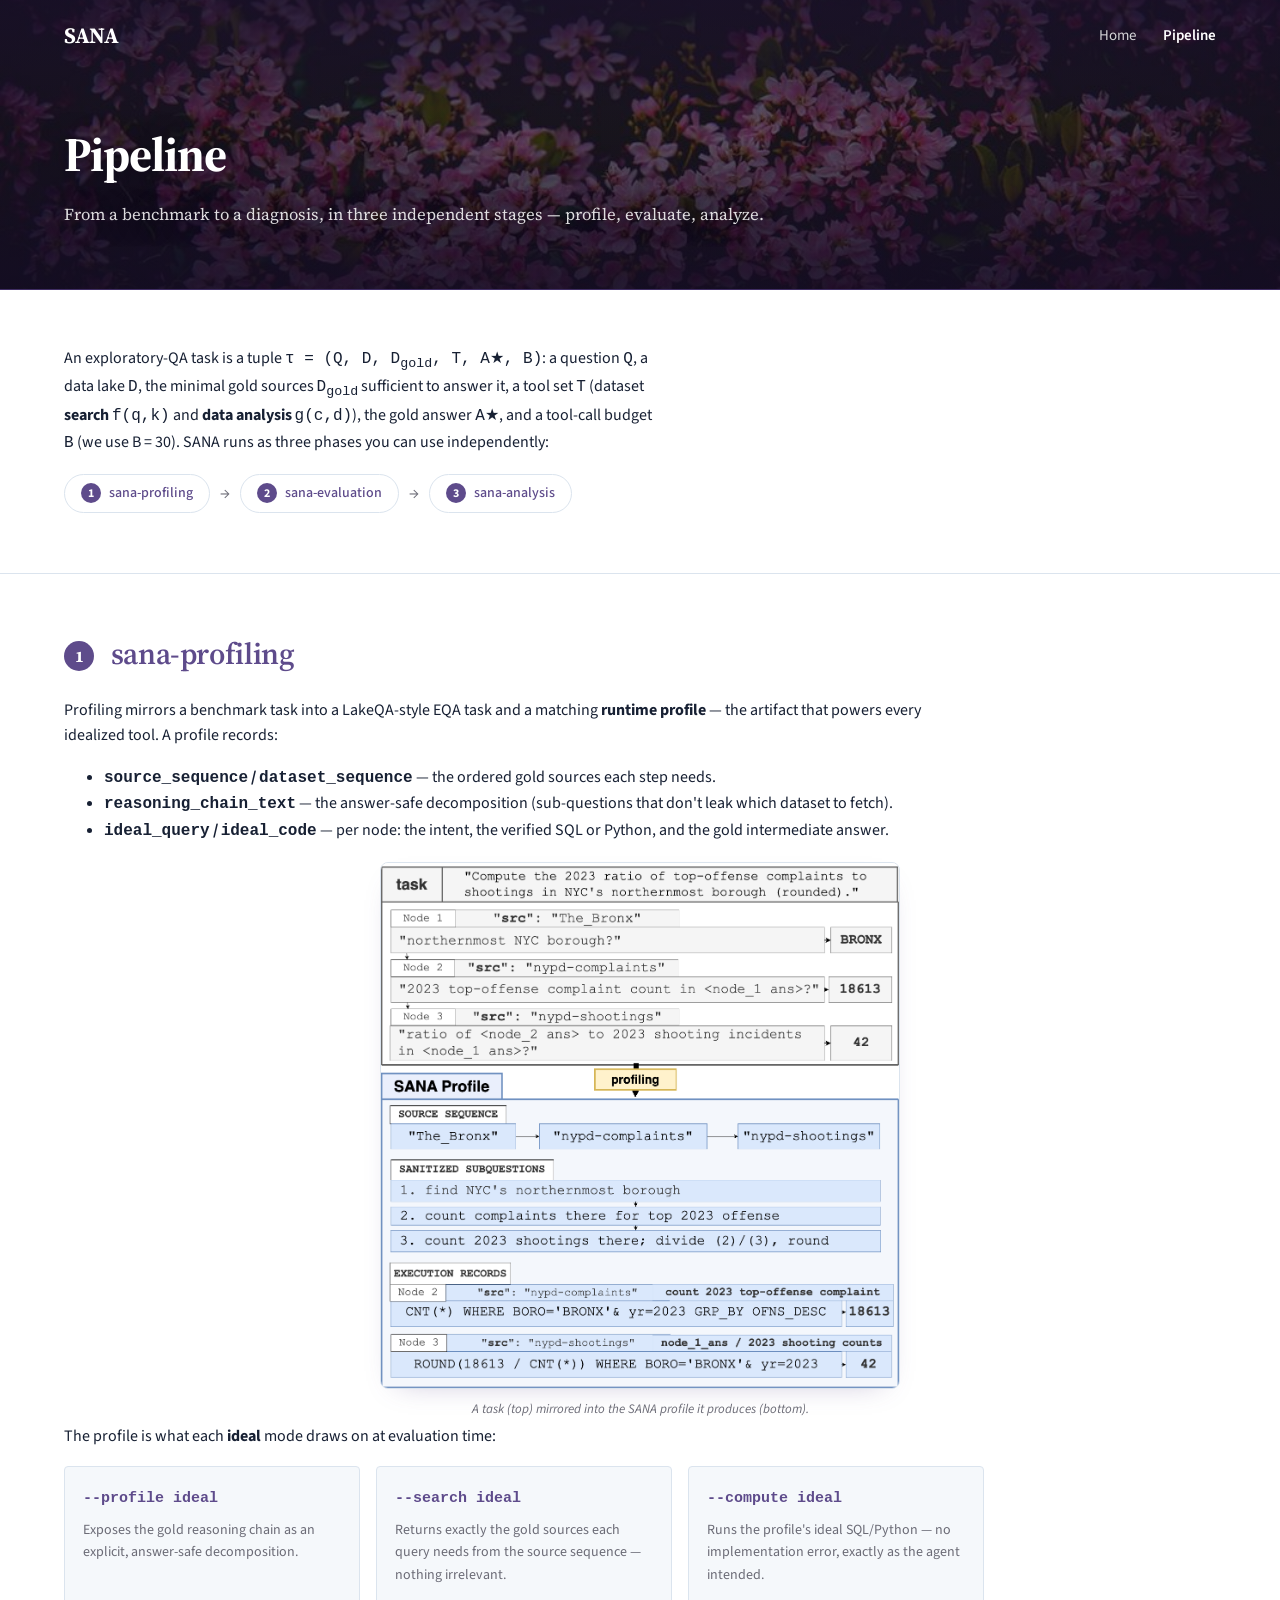
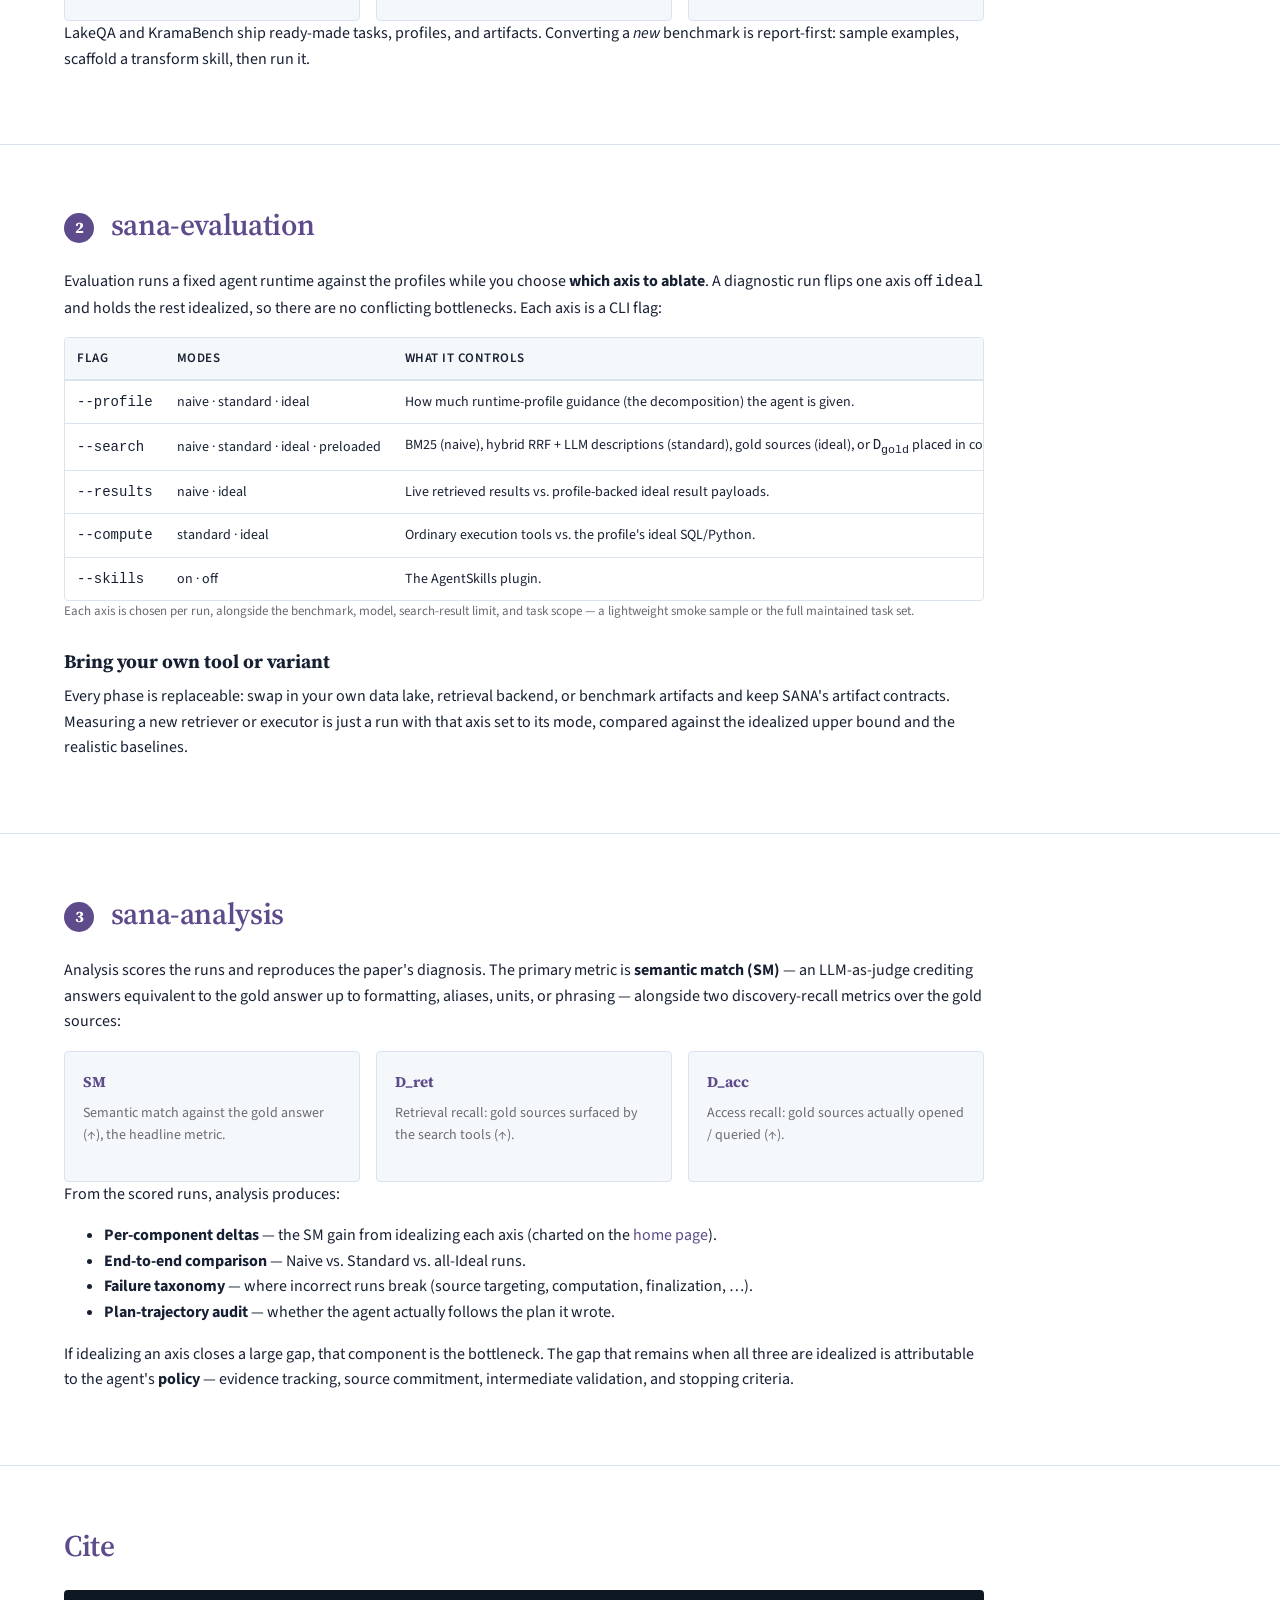
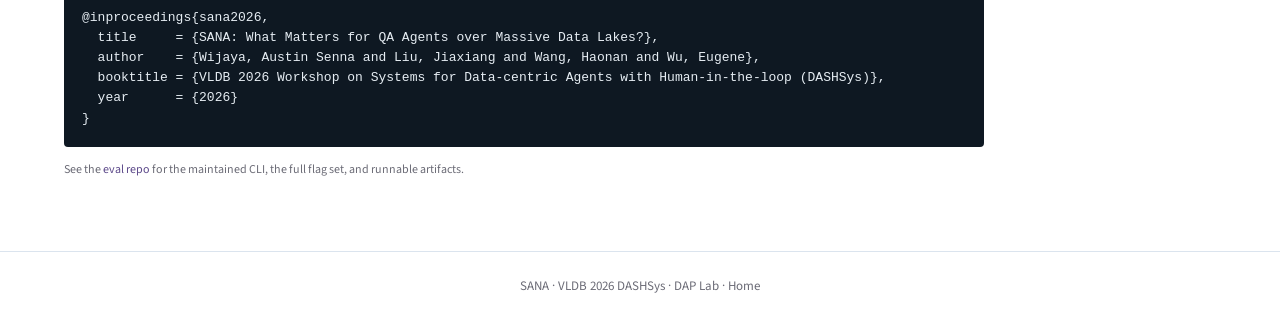
==== commit 725d27cb: "content: pipeline page tracks the real framework; add task→profile figure - Replace the JSON profile" ====
--- a/pipeline/index.html
+++ b/pipeline/index.html
@@ -8,19 +8,19 @@
   <link rel="icon" href="data:," />
 
   <!-- SEO — update the base URL below if a custom domain is used -->
-  <link rel="canonical" href="https://sana-ablation.github.io/sana-ablation/pipeline/" />
+  <link rel="canonical" href="https://sana-ablation.github.io/pipeline/" />
   <meta name="robots" content="index, follow" />
   <meta name="theme-color" content="#241636" />
   <meta property="og:type" content="website" />
   <meta property="og:site_name" content="SANA" />
   <meta property="og:title" content="Pipeline — SANA" />
   <meta property="og:description" content="The SANA pipeline: profile a benchmark into idealized tools, run an ablation evaluation across planning / search / data-analysis axes, and analyze where the agent fails." />
-  <meta property="og:url" content="https://sana-ablation.github.io/sana-ablation/pipeline/" />
-  <meta property="og:image" content="https://sana-ablation.github.io/sana-ablation/assets/sakuras.jpg" />
+  <meta property="og:url" content="https://sana-ablation.github.io/pipeline/" />
+  <meta property="og:image" content="https://sana-ablation.github.io/assets/sakuras.jpg" />
   <meta name="twitter:card" content="summary_large_image" />
   <meta name="twitter:title" content="Pipeline — SANA" />
   <meta name="twitter:description" content="The SANA pipeline: profile, evaluate, analyze — an ablation across planning, search, and data-analysis axes." />
-  <meta name="twitter:image" content="https://sana-ablation.github.io/sana-ablation/assets/sakuras.jpg" />
+  <meta name="twitter:image" content="https://sana-ablation.github.io/assets/sakuras.jpg" />
 
   <link rel="preconnect" href="https://fonts.googleapis.com" />
   <link rel="preconnect" href="https://fonts.gstatic.com" crossorigin />
@@ -42,7 +42,7 @@
 <div class="page-title-strip">
   <div class="container-wide">
     <h1>Pipeline</h1>
-    <p>From a benchmark to a diagnosis, in three modular stages — profile, evaluate, analyze.</p>
+    <p>From a benchmark to a diagnosis, in three independent stages — profile, evaluate, analyze.</p>
   </div>
 </div>
 
@@ -52,7 +52,7 @@
     <code>Q</code>, a data lake <code>D</code>, the minimal gold sources <code>D<sub>gold</sub></code>
     sufficient to answer it, a tool set <code>T</code> (dataset <strong>search</strong> <code>f(q,k)</code>
     and <strong>data analysis</strong> <code>g(c,d)</code>), the gold answer <code>A★</code>, and a
-    tool-call budget <code>B</code> (we use B = 30). SANA runs as three modules you can use independently:
+    tool-call budget <code>B</code> (we use B = 30). SANA runs as three phases you can use independently:
   </p>
   <div class="stage-strip">
     <a class="stage-chip" href="#profiling"><span>1</span> sana-profiling</a>
@@ -67,85 +67,61 @@
 <section id="profiling"><div class="container-wide">
   <h2><span class="stage-num">1</span> sana-profiling</h2>
   <p>
-    Profiling converts a benchmark into a LakeQA-style EQA task, then annotates it into a
-    <strong>runtime profile</strong> that powers the idealized tools. A profile has three parts:
+    Profiling mirrors a benchmark task into a LakeQA-style EQA task and a matching
+    <strong>runtime profile</strong> — the artifact that powers every idealized tool. A profile records:
   </p>
   <ul>
-    <li><strong>Source sequence</strong> — the ordered gold datasets needed for each subquestion.</li>
-    <li><strong>Sanitized subquestions</strong> — subquestions rewritten so they don't leak which dataset to fetch.</li>
-    <li><strong>Execution records</strong> — per dataset: the analysis intent, the query, and the verified answer.</li>
+    <li><strong><code>source_sequence</code> / <code>dataset_sequence</code></strong> — the ordered gold sources each step needs.</li>
+    <li><strong><code>reasoning_chain_text</code></strong> — the answer-safe decomposition (sub-questions that don't leak which dataset to fetch).</li>
+    <li><strong><code>ideal_query</code> / <code>ideal_code</code></strong> — per node: the intent, the verified SQL or Python, and the gold intermediate answer.</li>
   </ul>
-  <p>
-    KramaBench tasks (a monolithic question + solution script) are first decomposed into LakeQA-style
-    sequential, dependent hops, each execution-verified against its intermediate answer. Example profile,
-    adapted from a LakeQA task:
-  </p>
-  <pre class="json-viewer"><code>{
-  "task": "Compute the 2023 ratio of top-offense complaints to shootings in NYC's northernmost borough (rounded).",
-  "source_sequence": ["The_Bronx", "nypd-complaints", "nypd-shootings"],
-  "sanitized_subquestions": [
-    "find NYC's northernmost borough",
-    "count complaints there for the top 2023 offense",
-    "count 2023 shootings there; divide (2)/(3), round"
-  ],
-  "execution_records": [
-    { "src": "nypd-complaints", "intent": "count 2023 top-offense complaints in the Bronx",
-      "query": "CNT(*) WHERE BORO='BRONX' & yr=2023 GRP_BY OFNS_DESC", "answer": 18613 },
-    { "src": "nypd-shootings", "intent": "node_1_ans / 2023 Bronx shooting count",
-      "query": "ROUND(18613 / CNT(*)) WHERE BORO='BRONX' & yr=2023", "answer": 42 }
-  ]
-}</code></pre>
-  <p class="json-caption">Subquestion 1 only retrieves the <code>The_Bronx</code> dataset, so it has no execution record.</p>
+  <figure class="profile-figure">
+    <img src="../assets/task-to-profile-mirror.png" alt="A SANA task mirrored into its runtime profile: source sequence, sanitized subquestions, and per-node execution records with verified answers." />
+    <figcaption>A task (top) mirrored into the SANA profile it produces (bottom).</figcaption>
+  </figure>
 
-  <p>The profile is what each <strong>idealized</strong> tool draws on:</p>
+  <p>The profile is what each <strong>ideal</strong> mode draws on at evaluation time:</p>
   <div class="metric-groups">
-    <div class="metric-group"><h4>plan_ideal</h4><p style="font-size:14px;color:var(--muted)">Gives the gold sanitized subquestions as an explicit decomposition.</p></div>
-    <div class="metric-group"><h4>search_ideal</h4><p style="font-size:14px;color:var(--muted)">Always returns what the query wants from the task's gold source sequence (nothing irrelevant).</p></div>
-    <div class="metric-group"><h4>execute_ideal</h4><p style="font-size:14px;color:var(--muted)">Code has no implementation error and runs exactly as the agent intended when writing it.</p></div>
+    <div class="metric-group"><h4><code>--profile ideal</code></h4><p style="font-size:14px;color:var(--muted)">Exposes the gold reasoning chain as an explicit, answer-safe decomposition.</p></div>
+    <div class="metric-group"><h4><code>--search ideal</code></h4><p style="font-size:14px;color:var(--muted)">Returns exactly the gold sources each query needs from the source sequence — nothing irrelevant.</p></div>
+    <div class="metric-group"><h4><code>--compute ideal</code></h4><p style="font-size:14px;color:var(--muted)">Runs the profile's ideal SQL/Python — no implementation error, exactly as the agent intended.</p></div>
   </div>
 
-  <pre class="bibtex"># [FILL IN — exact CLI] profile a benchmark into runtime profiles
-python -m sana.profiling --benchmark lakeqa --out profiles/</pre>
+  <p>
+    LakeQA and KramaBench ship ready-made tasks, profiles, and artifacts. Converting a <em>new</em>
+    benchmark is report-first: sample examples, scaffold a transform skill, then run it.
+  </p>
 </div></section>
 
 <!-- STAGE 2 -->
 <section id="evaluation"><div class="container-wide">
   <h2><span class="stage-num">2</span> sana-evaluation</h2>
   <p>
-    Evaluation runs an agent against the profiles while you choose <strong>which axis to ablate</strong>.
-    Targeted ablations vary one axis and hold the others idealized, so there are no conflicting
-    bottlenecks. Each run picks one mode per axis:
+    Evaluation runs a fixed agent runtime against the profiles while you choose <strong>which axis to
+    ablate</strong>. A diagnostic run flips one axis off <code>ideal</code> and holds the rest idealized,
+    so there are no conflicting bottlenecks. Each axis is a CLI flag:
   </p>
   <div class="table-wrap"><table>
-    <thead><tr><th>Axis</th><th>Mode</th><th>Description</th></tr></thead>
+    <thead><tr><th>Flag</th><th>Modes</th><th>What it controls</th></tr></thead>
     <tbody>
-      <tr><td rowspan="3">Planning</td><td>Naive</td><td>No planning tool; the agent answers directly.</td></tr>
-      <tr><td>Standard</td><td>Planning tool, but a self-written plan with no sanitized sequence.</td></tr>
-      <tr><td>Ideal</td><td>Receives the gold sanitized subquestion sequence.</td></tr>
-      <tr><td rowspan="4">Search</td><td>Naive</td><td>BM25 sparse lexical search over the lake.</td></tr>
-      <tr><td>Standard</td><td>Hybrid search (RRF) with LLM table descriptions (Pneuma / AutoDDG).</td></tr>
-      <tr><td>Ideal</td><td>Always returns the query's target from the gold source sequence.</td></tr>
-      <tr><td>Preloaded</td><td><code>D<sub>gold</sub></code> placed directly in context; no search tool.</td></tr>
-      <tr><td rowspan="2">Data analysis</td><td>Standard</td><td>Writes and runs SQL / Python through ordinary execution tools.</td></tr>
-      <tr><td>Ideal</td><td>Code runs without error, exactly as the agent intended.</td></tr>
+      <tr><td><code>--profile</code></td><td>naive · standard · ideal</td><td>How much runtime-profile guidance (the decomposition) the agent is given.</td></tr>
+      <tr><td><code>--search</code></td><td>naive · standard · ideal · preloaded</td><td>BM25 (naive), hybrid RRF + LLM descriptions (standard), gold sources (ideal), or <code>D<sub>gold</sub></code> placed in context (preloaded).</td></tr>
+      <tr><td><code>--results</code></td><td>naive · ideal</td><td>Live retrieved results vs. profile-backed ideal result payloads.</td></tr>
+      <tr><td><code>--compute</code></td><td>standard · ideal</td><td>Ordinary execution tools vs. the profile's ideal SQL/Python.</td></tr>
+      <tr><td><code>--skills</code></td><td>on · off</td><td>The AgentSkills plugin.</td></tr>
     </tbody>
   </table></div>
+  <p style="font-size:13px;color:var(--muted);">
+    Each axis is chosen per run, alongside the benchmark, model, search-result limit, and task scope —
+    a lightweight smoke sample or the full maintained task set.
+  </p>
 
   <h3>Bring your own tool or variant</h3>
   <p>
-    Every axis is an extension point: register your own planning, search, or data-analysis
-    implementation and pass it as that axis's mode. This is how you measure a new retriever, planner,
-    or executor against the idealized upper bound and the realistic baselines.
+    Every phase is replaceable: swap in your own data lake, retrieval backend, or benchmark artifacts and
+    keep SANA's artifact contracts. Measuring a new retriever or executor is just a run with that axis set
+    to its mode, compared against the idealized upper bound and the realistic baselines.
   </p>
-  <pre class="bibtex"># [FILL IN — exact CLI] ablate one axis, hold the others ideal
-python -m sana.evaluation \
-    --profiles profiles/ \
-    --model gpt-5.4-nano \
-    --plan ideal --search bm25 --data-analysis ideal \
-    --budget 30 --out runs/search_bm25/
-
-# plug in your own implementation on any axis
-python -m sana.evaluation --search my_hybrid_retriever ...</pre>
 </div></section>
 
 <!-- STAGE 3 -->
@@ -174,8 +150,6 @@
     when all three are idealized is attributable to the agent's <strong>policy</strong> — evidence
     tracking, source commitment, intermediate validation, and stopping criteria.
   </p>
-  <pre class="bibtex"># [FILL IN — exact CLI] score runs and build the report
-python -m sana.analysis --runs runs/ --out report/</pre>
 </div></section>
 
 <!-- CITE -->
@@ -188,8 +162,8 @@
   year      = {2026}
 }</pre>
   <p style="font-size:12px;color:var(--muted);margin-top:8px;">
-    Commands marked <code>[FILL IN]</code> are placeholders — replace them with the
-    <a href="https://github.com/Austin-Senna/exploratory-qa-eval">eval repo</a>'s exact CLI before publishing.
+    See the <a href="https://github.com/Austin-Senna/exploratory-qa-eval">eval repo</a> for the maintained
+    CLI, the full flag set, and runnable artifacts.
   </p>
 </div></section>
 
--- a/assets/css/style.css
+++ b/assets/css/style.css
@@ -601,6 +601,24 @@
   margin-top: 10px;
   font-style: italic;
 }
+/* Task→profile mirror figure */
+.profile-figure { margin: 18px 0 4px; text-align: center; }
+.profile-figure img {
+  display: block;
+  width: 100%;
+  max-width: 520px;
+  height: auto;
+  margin: 0 auto;
+  border: 1px solid var(--border);
+  border-radius: 8px;
+  box-shadow: 0 10px 28px -18px rgba(94, 75, 139, 0.4);
+}
+.profile-figure figcaption {
+  margin-top: 10px;
+  font-size: 13px;
+  color: var(--muted);
+  font-style: italic;
+}
 .json-caption code {
   font-style: normal;
   background: var(--light);
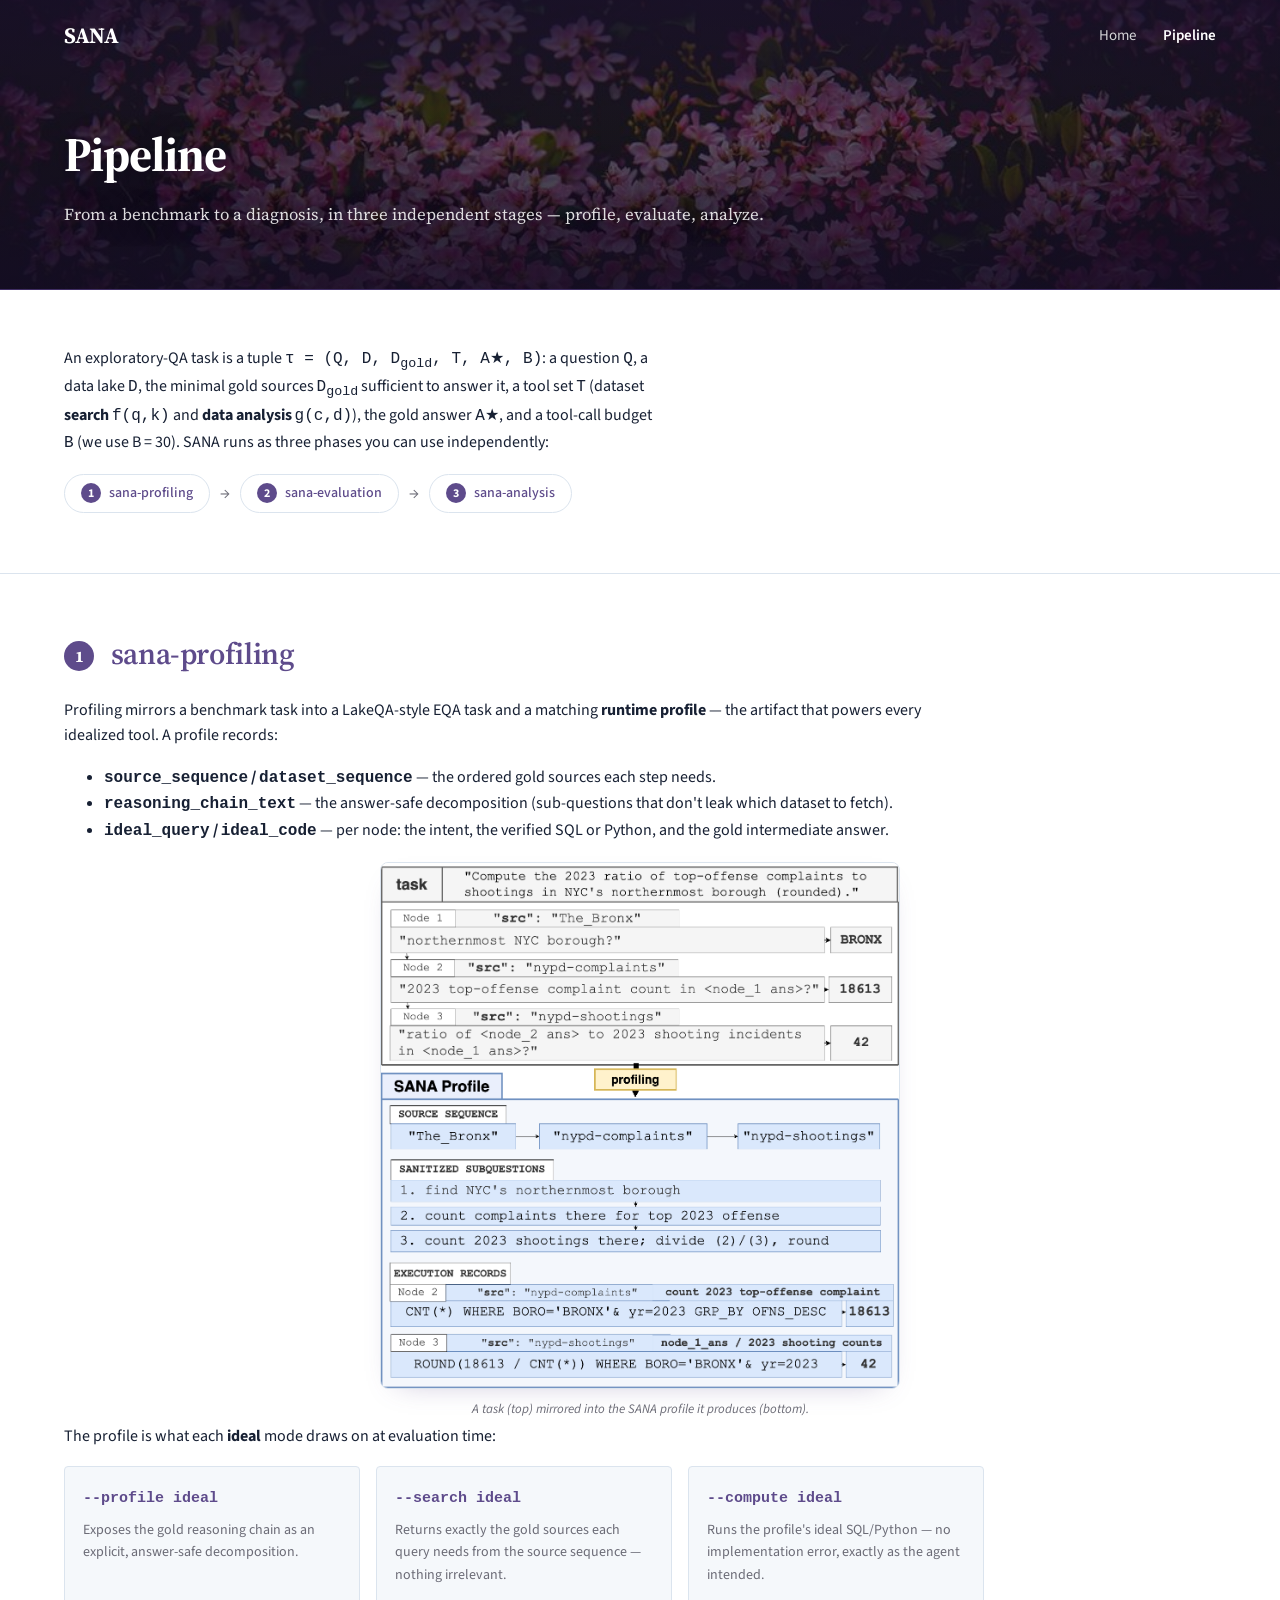
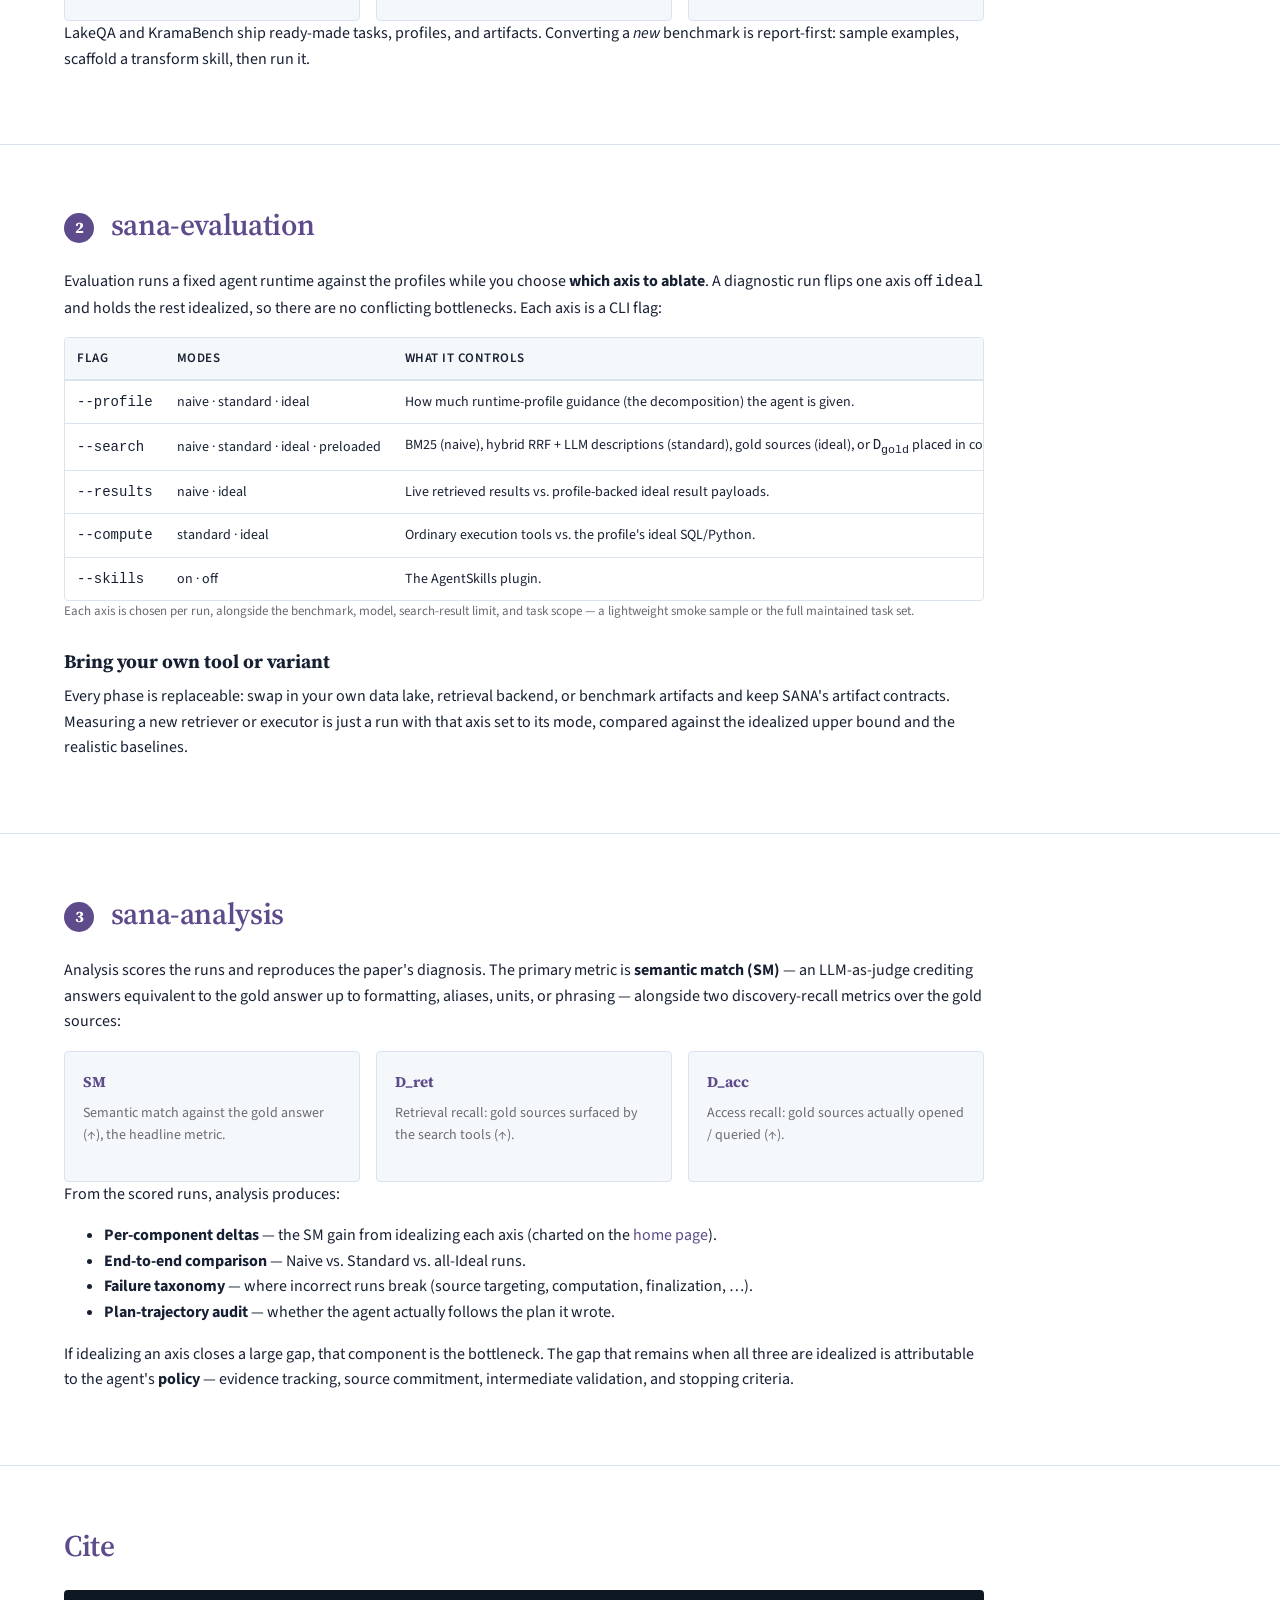
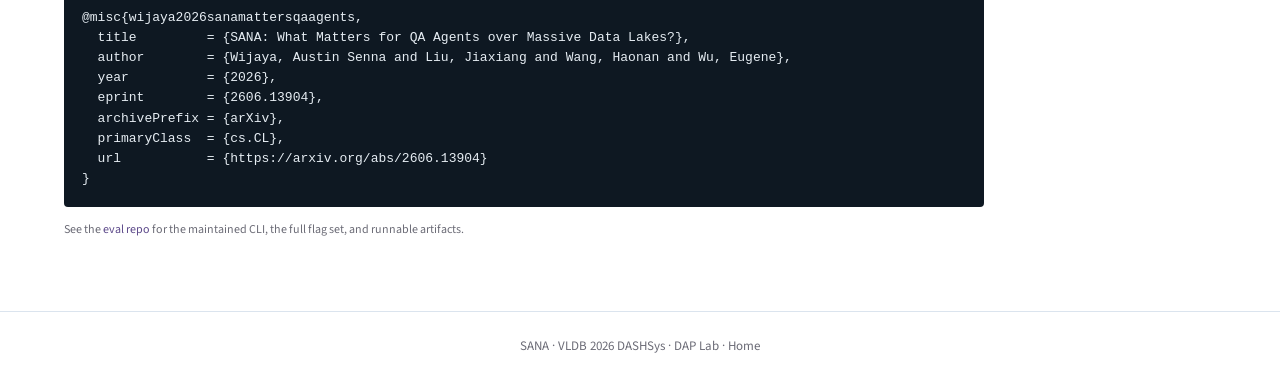
==== commit 3fc90ba7: "arxiv link" ====
--- a/pipeline/index.html
+++ b/pipeline/index.html
@@ -155,14 +155,17 @@
 <!-- CITE -->
 <section><div class="container-wide">
   <h2>Cite</h2>
-  <pre class="bibtex">@inproceedings{sana2026,
-  title     = {SANA: What Matters for QA Agents over Massive Data Lakes?},
-  author    = {Wijaya, Austin Senna and Liu, Jiaxiang and Wang, Haonan and Wu, Eugene},
-  booktitle = {VLDB 2026 Workshop on Systems for Data-centric Agents with Human-in-the-loop (DASHSys)},
-  year      = {2026}
+  <pre class="bibtex">@misc{wijaya2026sanamattersqaagents,
+  title         = {SANA: What Matters for QA Agents over Massive Data Lakes?},
+  author        = {Wijaya, Austin Senna and Liu, Jiaxiang and Wang, Haonan and Wu, Eugene},
+  year          = {2026},
+  eprint        = {2606.13904},
+  archivePrefix = {arXiv},
+  primaryClass  = {cs.CL},
+  url           = {https://arxiv.org/abs/2606.13904}
 }</pre>
   <p style="font-size:12px;color:var(--muted);margin-top:8px;">
-    See the <a href="https://github.com/Austin-Senna/exploratory-qa-eval">eval repo</a> for the maintained
+    See the <a href="https://github.com/sana-ablation/sana-framework">eval repo</a> for the maintained
     CLI, the full flag set, and runnable artifacts.
   </p>
 </div></section>
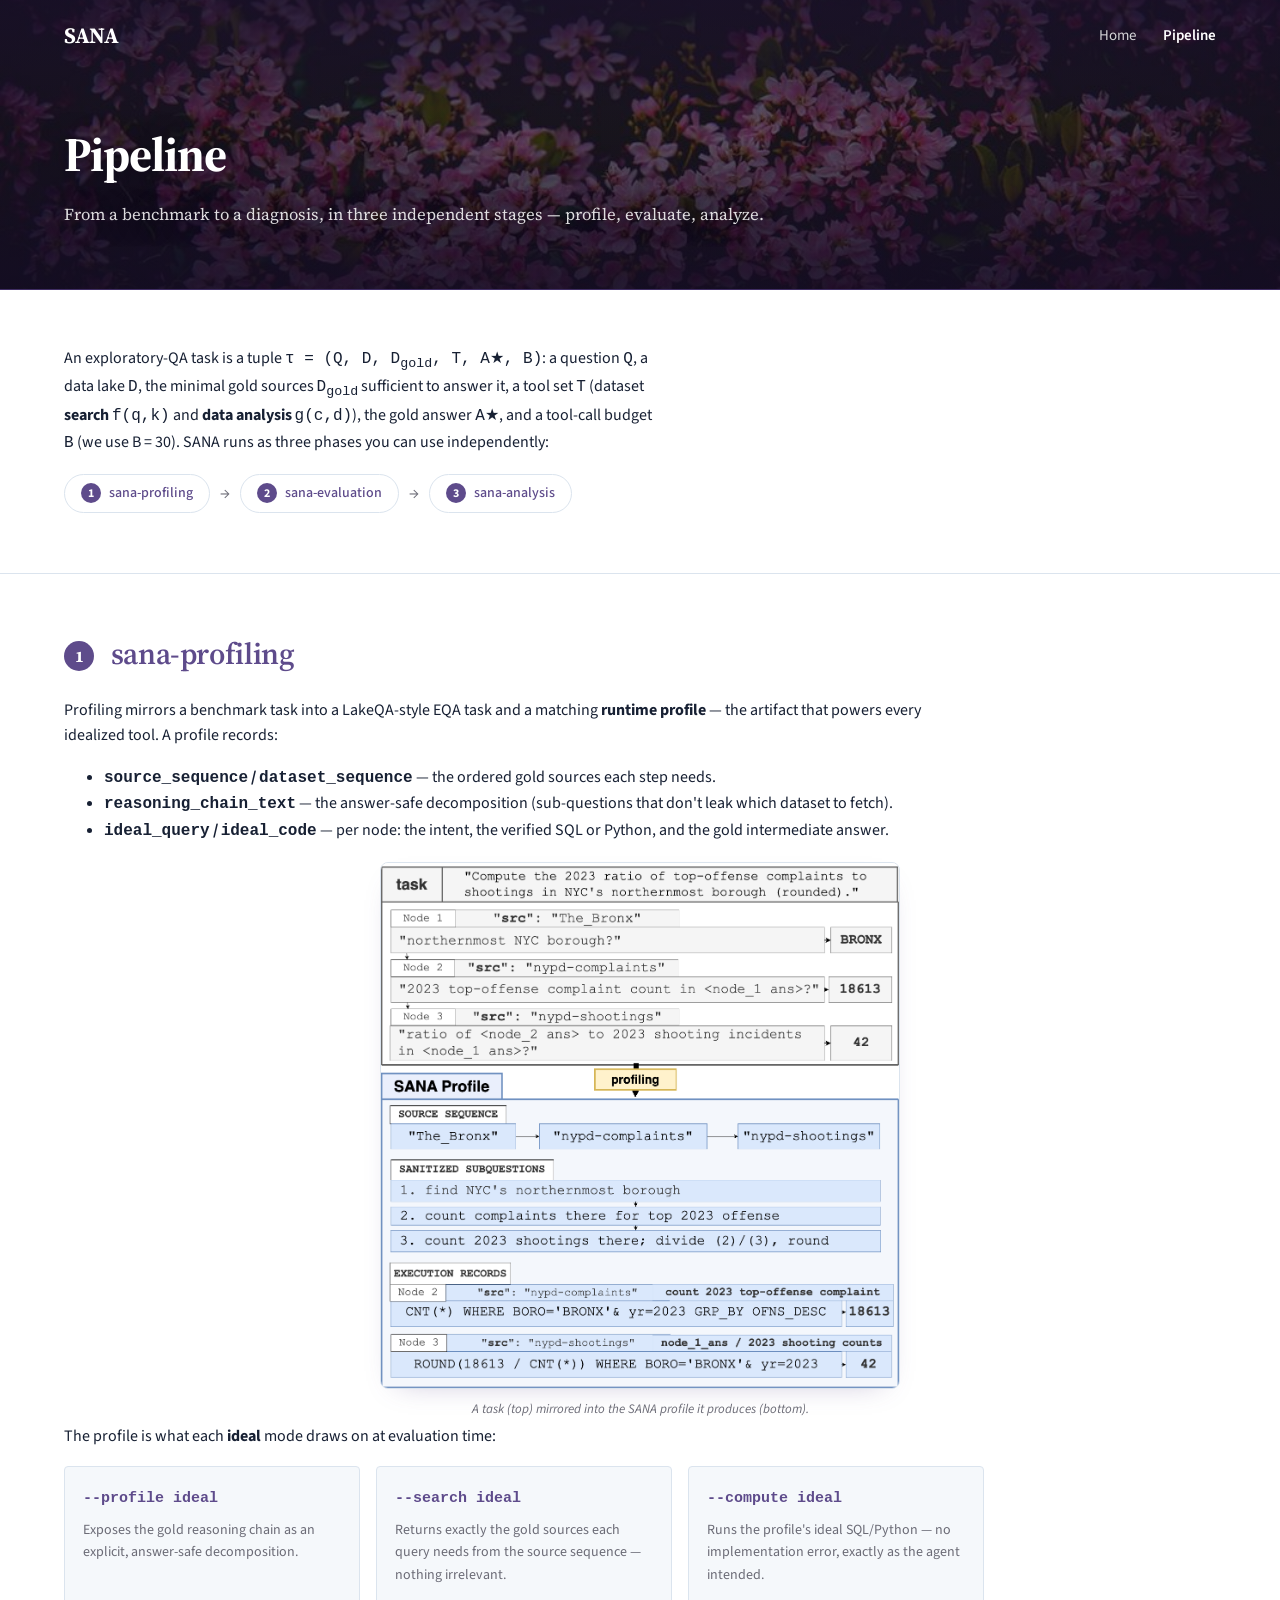
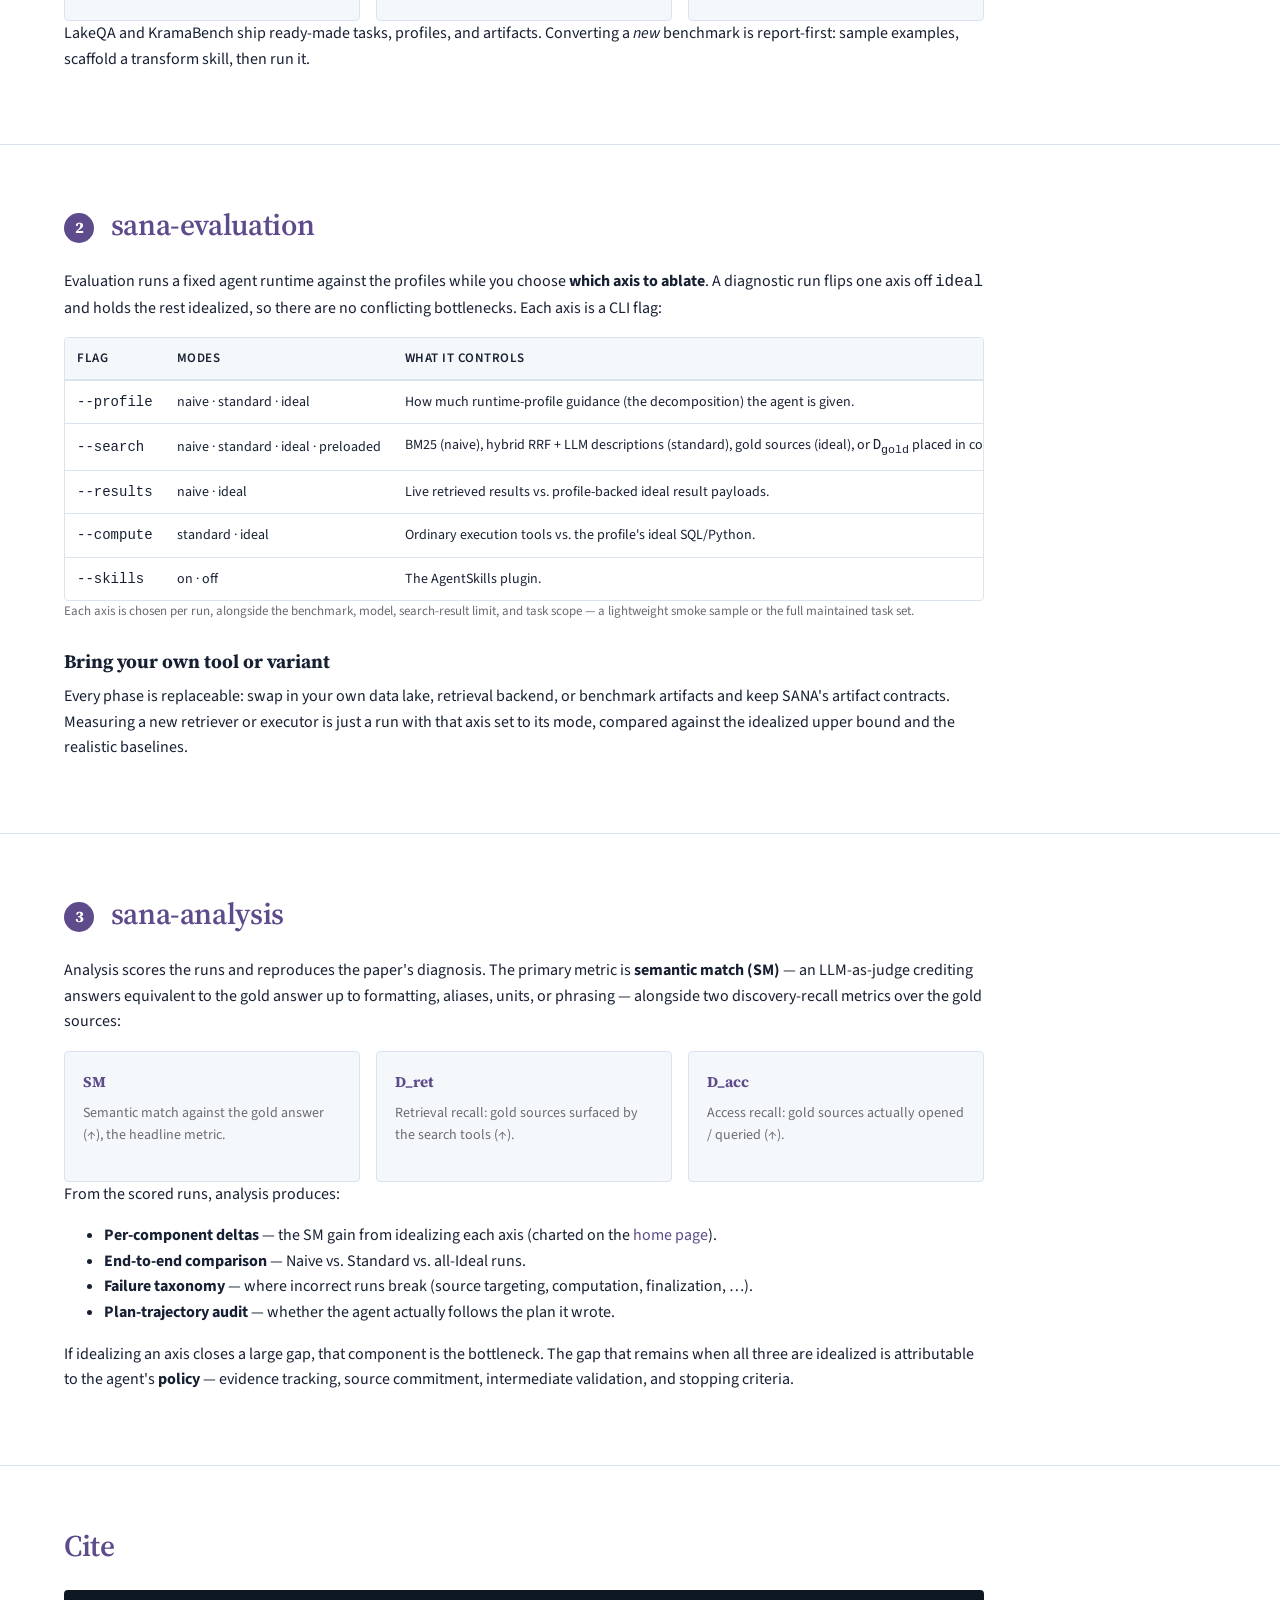
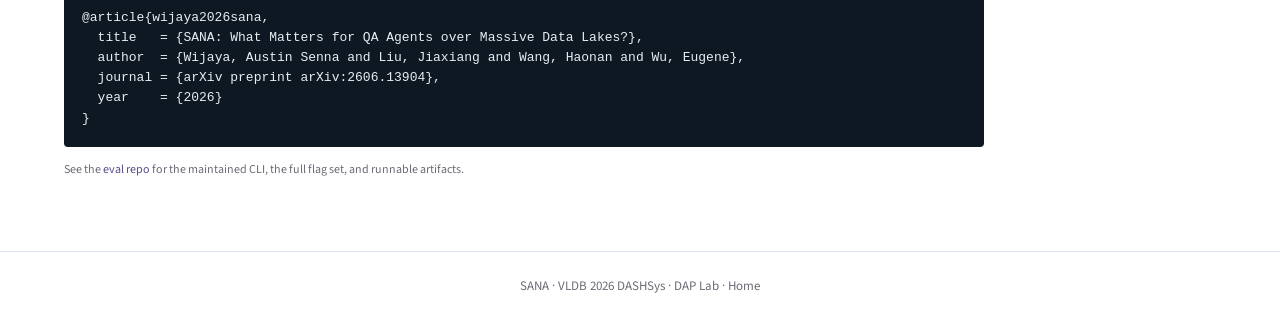
==== commit e840c18a: "content: relabel KramaBench as data-science, update citation to arXiv article entry Co-Authored-By: " ====
--- a/pipeline/index.html
+++ b/pipeline/index.html
@@ -155,14 +155,11 @@
 <!-- CITE -->
 <section><div class="container-wide">
   <h2>Cite</h2>
-  <pre class="bibtex">@misc{wijaya2026sanamattersqaagents,
-  title         = {SANA: What Matters for QA Agents over Massive Data Lakes?},
-  author        = {Wijaya, Austin Senna and Liu, Jiaxiang and Wang, Haonan and Wu, Eugene},
-  year          = {2026},
-  eprint        = {2606.13904},
-  archivePrefix = {arXiv},
-  primaryClass  = {cs.CL},
-  url           = {https://arxiv.org/abs/2606.13904}
+  <pre class="bibtex">@article{wijaya2026sana,
+  title   = {SANA: What Matters for QA Agents over Massive Data Lakes?},
+  author  = {Wijaya, Austin Senna and Liu, Jiaxiang and Wang, Haonan and Wu, Eugene},
+  journal = {arXiv preprint arXiv:2606.13904},
+  year    = {2026}
 }</pre>
   <p style="font-size:12px;color:var(--muted);margin-top:8px;">
     See the <a href="https://github.com/sana-ablation/sana-framework">eval repo</a> for the maintained
